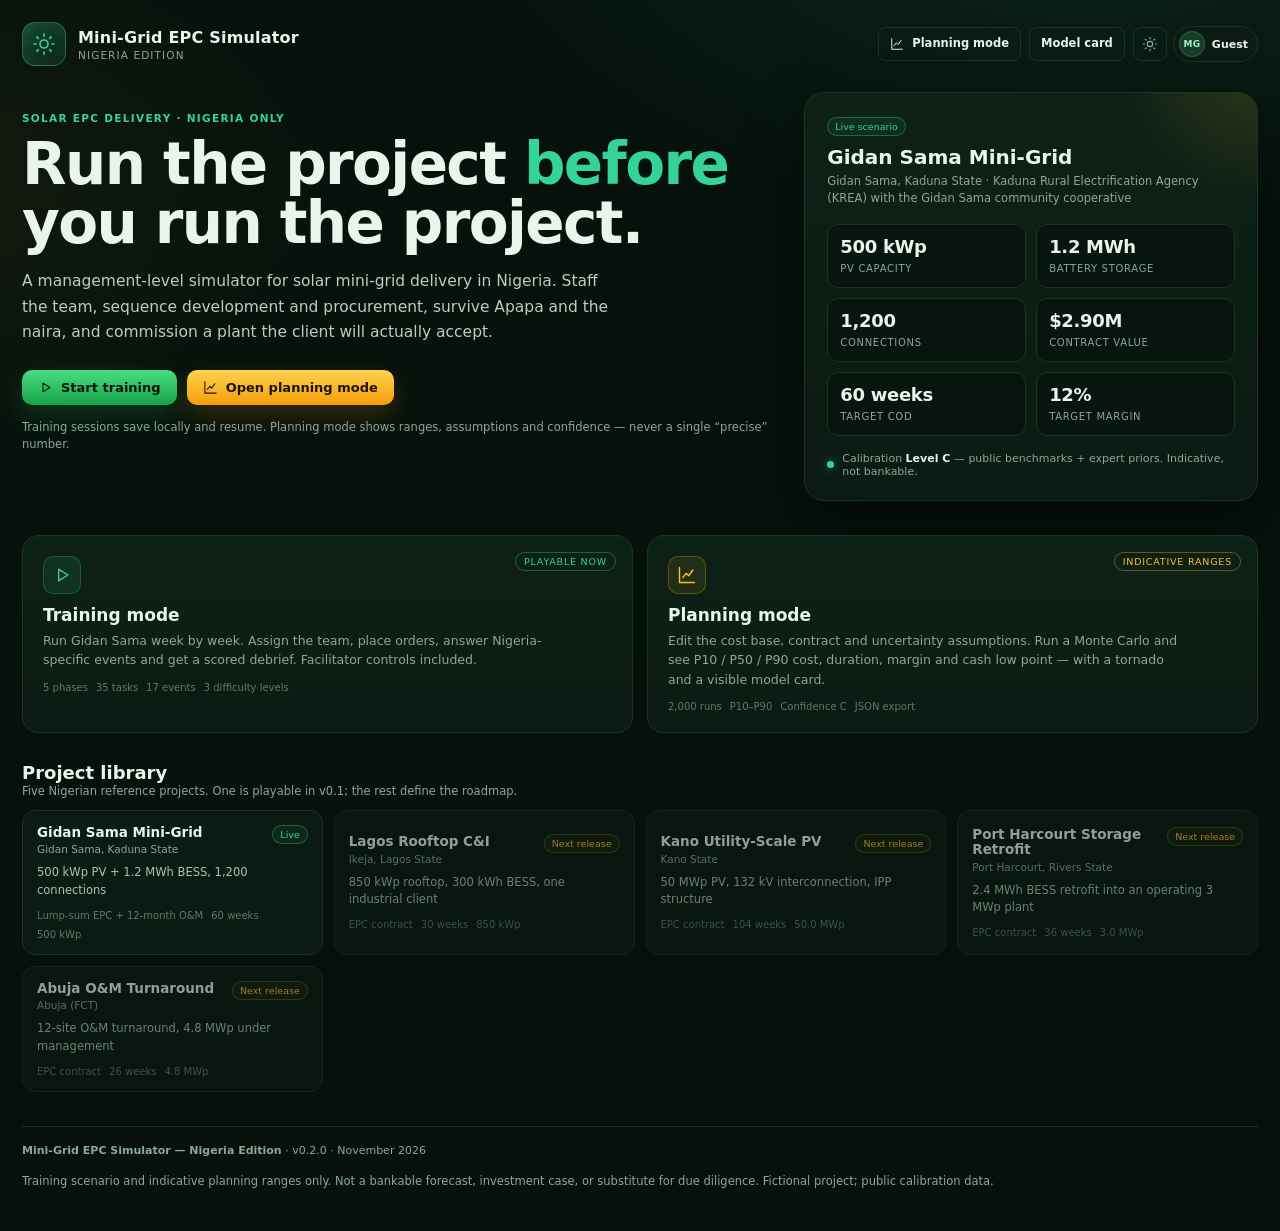
==== index.html @ a1a1bc31 "Mini-Grid EPC Simulator v0.2.0" ====
<!doctype html>
<html lang="en">
<head>
<meta charset="utf-8">
<meta name="viewport" content="width=device-width, initial-scale=1">
<title>Mini-Grid EPC Simulator — Nigeria Edition</title>
<meta name="description" content="Solar mini-grid EPC delivery simulator for Nigeria. Training, operations and planning modes.">
<meta name="theme-color" content="#06110c">
<script>
  /* Apply the stored theme before first paint so light mode does not flash dark. */
  (function () {
    try {
      var p = JSON.parse(localStorage.getItem("mg_epc_prefs_v1") || "{}");
      var choice = p.theme || "dark";
      var theme = choice === "system"
        ? (window.matchMedia && window.matchMedia("(prefers-color-scheme: light)").matches ? "light" : "dark")
        : choice;
      document.documentElement.setAttribute("data-theme", theme === "light" ? "light" : "dark");
      document.documentElement.setAttribute("data-theme-choice", choice);
    } catch (err) {
      document.documentElement.setAttribute("data-theme", "dark");
    }
  })();
</script>
<link rel="stylesheet" href="css/theme.css">
<link rel="stylesheet" href="css/app.css">
<link rel="stylesheet" href="css/game.css">
<link rel="stylesheet" href="css/planning.css">
<link rel="stylesheet" href="css/report.css">
</head>
<body>
<div id="app">
  <section id="screen-landing" class="screen"></section>
  <section id="screen-setup" class="screen hidden"></section>
  <section id="screen-game" class="screen hidden"></section>
  <section id="screen-planning" class="screen hidden"></section>
  <section id="screen-settings" class="screen hidden"></section>
</div>
<div id="modal-root"></div>
<div id="toast" class="toast hidden"></div>
<noscript><div style="padding:24px;font-family:system-ui">This simulator needs JavaScript enabled. It runs entirely in your browser and works offline.</div></noscript>

<script src="js/content.js"></script>
<script src="js/content-tasks.js"></script>
<script src="js/content-tasks-construction.js"></script>
<script src="js/content-events.js"></script>
<script src="js/content-data.js"></script>
<script src="js/content-nigeria.js"></script>
<script src="js/prefs.js"></script>
<script src="js/engine.js"></script>
<script src="js/engine-report.js"></script>
<script src="js/planning.js"></script>
<script src="js/export.js"></script>
<script src="js/ui.js"></script>
<script src="js/ui-game.js"></script>
<script src="js/ui-planning.js"></script>
<script src="js/ui-settings.js"></script>
<script src="js/main.js"></script>
</body>
</html>
---- css/theme.css ----
/* Colour tokens and light / dark themes. Loaded before the other stylesheets. */
:root{
  color-scheme:dark;
  --bg:#06110c;
  --bg-2:#08150f;
  --panel:#0b1a12;
  --panel-2:#0e2117;
  --surface:#0b1a12;
  --surface-2:#0e2117;
  --surface-3:#08140e;
  --surface-4:#0a1810;
  --surface-5:#0d1f16;
  --well:#06110c;
  --hover:#0c1d13;
  --hover-strong:#12291c;
  --line:#1a3325;
  --line-2:#234433;
  --line-soft:rgba(26,51,37,.58);
  --text:#e9f4ed;
  --text-soft:#b6cfc0;
  --text-2:#a9c4b3;
  --text-3:#cfe5d8;
  --muted:#8ba899;
  --dim:#5d7a6a;
  --green:#34d399;
  --green-deep:#10b981;
  --green-ink:#04140b;
  --amber:#fbbf24;
  --amber-deep:#f59e0b;
  --cyan:#38bdf8;
  --violet:#a78bfa;
  --red:#f87171;
  --radius:14px;
  --shadow:0 24px 60px rgba(0,0,0,.45);
  --body-glow-a:rgba(52,211,153,.10);
  --body-glow-b:rgba(251,191,36,.06);
  --topbar:rgba(6,17,12,.88);
  --rail-bg:linear-gradient(180deg,rgba(10,24,16,.72),rgba(6,17,12,.2));
  --rail-fade:rgba(7,18,12,.94);
  --rail-note:rgba(8,20,14,.55);
  --modal-head:rgba(10,23,16,.97);
  --backdrop:rgba(2,8,5,.74);
  --modal-grad-a:#0e2117;
  --modal-grad-b:#091610;
  --card-grad-a:rgba(15,34,24,.92);
  --card-grad-b:rgba(9,22,15,.94);
  --input:#08140e;
  --avatar-bg:#173d2a;
  --avatar-bg-2:#12291c;
  --avatar-text:#9ff0c6;
  --chart-bg:#06110c;
  --scroll-thumb:#234433;
}

[data-theme="light"]{
  color-scheme:light;
  --bg:#f5f8f3;
  --bg-2:#eef3ec;
  --panel:#ffffff;
  --panel-2:#fbfdf9;
  --surface:#ffffff;
  --surface-2:#f7faf5;
  --surface-3:#f2f7f0;
  --surface-4:#edf4eb;
  --surface-5:#e9f1e7;
  --well:#edf4eb;
  --hover:#eef6ec;
  --hover-strong:#e3efe3;
  --line:#dbe6db;
  --line-2:#c6d6c8;
  --line-soft:rgba(24,60,40,.11);
  --text:#10231a;
  --text-soft:#334d40;
  --text-2:#3f5a4b;
  --text-3:#284335;
  --muted:#5d7568;
  --dim:#667a6f;
  --green:#0d7f57;
  --green-deep:#0b6e4b;
  --green-ink:#ffffff;
  --amber:#a96a00;
  --amber-deep:#b77900;
  --cyan:#087ea4;
  --violet:#6d4bd1;
  --red:#c24141;
  --shadow:0 22px 55px rgba(20,49,35,.12);
  --body-glow-a:rgba(15,138,95,.08);
  --body-glow-b:rgba(185,122,0,.05);
  --topbar:rgba(250,252,248,.92);
  --rail-bg:linear-gradient(180deg,rgba(255,255,255,.86),rgba(247,250,244,.55));
  --rail-fade:rgba(245,248,243,.94);
  --rail-note:rgba(255,255,255,.68);
  --modal-head:rgba(255,255,255,.97);
  --backdrop:rgba(12,31,21,.34);
  --modal-grad-a:#ffffff;
  --modal-grad-b:#f8fbf6;
  --card-grad-a:#ffffff;
  --card-grad-b:#f8fbf6;
  --input:#f7faf5;
  --avatar-bg:#d9ede1;
  --avatar-bg-2:#e3f1e7;
  --avatar-text:#0f6b4a;
  --chart-bg:#e9f1e7;
  --scroll-thumb:#bfd2c3;
}

html{background:var(--bg)}
body{transition:background-color .22s ease,color .22s ease}
---- css/app.css ----
*{box-sizing:border-box}
html,body{margin:0;min-height:100%}
body{
  background:
    radial-gradient(1100px 600px at 85% -10%, var(--body-glow-a), transparent 60%),
    radial-gradient(900px 500px at -10% 15%, var(--body-glow-b), transparent 55%),
    var(--bg);
  color:var(--text);
  font-family:ui-sans-serif,system-ui,-apple-system,"Segoe UI",Roboto,sans-serif;
  font-variant-numeric:tabular-nums;
  -webkit-font-smoothing:antialiased;
}
button{font:inherit;color:inherit}
a{color:var(--green)}
.hidden{display:none !important}
.screen{max-width:1500px;margin:0 auto;padding:22px 22px 40px;min-height:100vh}
.muted{color:var(--muted)}
.dim{color:var(--dim)}
.mono{font-family:ui-monospace,SFMono-Regular,Consolas,monospace}
.center{text-align:center}

/* ---------- typography ---------- */
h1,h2,h3,h4{margin:0;line-height:1.15}
h1{font-size:30px;letter-spacing:-.4px}
h2{font-size:22px}
h3{font-size:14px}
p{line-height:1.6}
.kicker{font-size:10.5px;letter-spacing:1.3px;text-transform:uppercase;color:var(--green);font-weight:700;margin:0 0 8px}
.lede{font-size:14px;color:var(--text-soft);line-height:1.65}
.small{font-size:11.5px;color:var(--muted);line-height:1.5}

/* ---------- buttons ---------- */
.btn{
  display:inline-flex;align-items:center;justify-content:center;gap:8px;
  border:1px solid var(--line-2);background:var(--surface-2);color:var(--text);
  padding:10px 16px;border-radius:10px;cursor:pointer;font-size:13px;font-weight:600;
  transition:transform .12s,border-color .15s,background .15s;text-decoration:none;
}
.btn:hover{border-color:var(--green);background:var(--hover);transform:translateY(-1px)}
.btn:active{transform:translateY(0)}
.btn.primary{background:linear-gradient(180deg,#4ade80,#16a34a);color:#04140b;border:0;box-shadow:0 10px 28px rgba(34,197,94,.22)}
.btn.primary:hover{background:linear-gradient(180deg,#6ee7a0,#22c55e);box-shadow:0 14px 34px rgba(34,197,94,.3)}
[data-theme="light"] .btn.primary{background:linear-gradient(180deg,#35b47f,#0f8a5f);color:#fff;box-shadow:0 10px 24px rgba(15,138,95,.2)}
[data-theme="light"] .btn.primary:hover{background:linear-gradient(180deg,#43c68f,#0b7651)}
.btn.amber{background:linear-gradient(180deg,#fcd34d,#f59e0b);color:#1f1403;border:0;box-shadow:0 10px 26px rgba(245,158,11,.2)}
[data-theme="light"] .btn.amber{background:linear-gradient(180deg,#e7ac35,#b77900);color:#fff}
.btn.ghost{background:transparent;border-color:var(--line)}
.btn.small{padding:7px 11px;font-size:11.5px;border-radius:8px}
.btn:disabled{opacity:.4;cursor:not-allowed;transform:none;box-shadow:none}
.icon-btn{width:34px;height:34px;display:grid;place-items:center;border-radius:9px;border:1px solid var(--line);background:var(--surface);cursor:pointer;color:var(--muted);flex:none}
.icon-btn:hover{color:var(--text);border-color:var(--line-2);background:var(--hover)}

/* ---------- top nav ---------- */
.topbar{display:flex;align-items:center;justify-content:space-between;gap:16px;margin-bottom:22px;flex-wrap:wrap}
.brand{display:flex;align-items:center;gap:12px;min-width:0}
.logo{
  width:44px;height:44px;flex:none;border-radius:13px;display:grid;place-items:center;
  background:linear-gradient(145deg,rgba(52,211,153,.26),rgba(16,185,129,.03));
  border:1px solid rgba(52,211,153,.4);color:var(--green);
  box-shadow:0 0 26px rgba(52,211,153,.12) inset;
}
[data-theme="light"] .logo{background:linear-gradient(145deg,rgba(15,138,95,.14),rgba(15,138,95,.02));border-color:rgba(15,138,95,.3);box-shadow:none}
.brand-name{font-size:16px;font-weight:750;letter-spacing:.2px}
.brand-sub{font-size:10.5px;color:var(--muted);letter-spacing:1.1px;text-transform:uppercase;margin-top:2px}
.nav-actions{display:flex;gap:8px;align-items:center;flex-wrap:wrap}
.top-utility{display:flex;align-items:center;gap:6px}
.account-btn{
  display:inline-flex;align-items:center;gap:7px;border:1px solid var(--line);background:var(--surface);
  color:var(--text);padding:4px 9px 4px 5px;border-radius:999px;cursor:pointer;font-size:11px;font-weight:650;
}
.account-btn:hover{border-color:var(--line-2);background:var(--hover)}
.avatar-initials{
  width:26px;height:26px;border-radius:50%;display:grid;place-items:center;flex:none;
  background:var(--avatar-bg);color:var(--avatar-text);border:1px solid rgba(52,211,153,.24);
  font-size:9px;font-weight:800;letter-spacing:.2px;
}
.theme-btn{width:34px;height:34px;display:grid;place-items:center;border-radius:9px;border:1px solid var(--line);background:transparent;color:var(--muted);cursor:pointer;flex:none}
.theme-btn:hover{color:var(--text);border-color:var(--line-2);background:var(--hover)}

/* ---------- landing ---------- */
.hero{display:grid;grid-template-columns:1.25fr .75fr;gap:26px;align-items:stretch;margin:26px 0 34px}
.hero-copy{padding:18px 0}
.hero h1{font-size:clamp(34px,4.6vw,58px);letter-spacing:-1.6px;line-height:1.02;margin:8px 0 16px}
.hero h1 em{font-style:normal;color:var(--green)}
.hero .lede{max-width:600px;font-size:15.5px}
.hero-actions{display:flex;gap:10px;flex-wrap:wrap;margin-top:24px}
.hero-panel{
  background:linear-gradient(180deg,var(--panel-2),var(--panel));border:1px solid var(--line);
  border-radius:20px;padding:22px;display:flex;flex-direction:column;justify-content:space-between;gap:16px;
  box-shadow:var(--shadow);position:relative;overflow:hidden;
}
.hero-panel::before{
  content:"";position:absolute;inset:-40% -30% auto auto;width:280px;height:280px;border-radius:50%;
  background:radial-gradient(circle,rgba(251,191,36,.13),transparent 65%);
}
[data-theme="light"] .hero-panel::before{background:radial-gradient(circle,rgba(185,122,0,.09),transparent 65%)}
.mini-facts{display:grid;grid-template-columns:1fr 1fr;gap:10px;position:relative}
.fact{background:var(--surface-3);border:1px solid var(--line);border-radius:11px;padding:11px 12px}
.fact b{display:block;font-size:18px;letter-spacing:-.3px}
.fact span{font-size:10px;color:var(--muted);text-transform:uppercase;letter-spacing:.7px}
.model-strip{display:flex;align-items:center;gap:8px;font-size:11px;color:var(--muted);position:relative}
.dot{width:7px;height:7px;border-radius:50%;background:var(--green);box-shadow:0 0 10px rgba(52,211,153,.6);flex:none}
.dot.amber{background:var(--amber);box-shadow:0 0 10px rgba(251,191,36,.5)}

.modes{display:grid;grid-template-columns:1fr 1fr;gap:14px;margin-bottom:30px}
.mode-card{
  background:linear-gradient(180deg,var(--panel-2),var(--panel));border:1px solid var(--line);
  border-radius:16px;padding:20px;cursor:pointer;transition:.16s;position:relative;overflow:hidden;text-align:left;
}
.mode-card:hover{border-color:var(--green);transform:translateY(-2px);box-shadow:var(--shadow)}
.mode-card h3{font-size:17px;margin:0 0 6px}
.mode-card p{margin:0;font-size:12.5px;color:var(--muted);line-height:1.55;max-width:520px}
.mode-card .tag{position:absolute;top:16px;right:16px;font-size:9.5px;letter-spacing:.8px;text-transform:uppercase;color:var(--green);border:1px solid rgba(52,211,153,.35);border-radius:999px;padding:3px 8px}
.mode-card .tag.amber{color:var(--amber);border-color:rgba(251,191,36,.35)}
.mode-icon{width:38px;height:38px;border-radius:10px;display:grid;place-items:center;margin-bottom:12px;background:rgba(52,211,153,.1);border:1px solid rgba(52,211,153,.25);color:var(--green)}
.mode-card.planning .mode-icon{background:rgba(251,191,36,.09);border-color:rgba(251,191,36,.25);color:var(--amber)}

.section-head{display:flex;justify-content:space-between;align-items:end;gap:12px;margin:0 0 12px}
.section-head h2{font-size:18px}
.section-head .muted{font-size:11.5px}
.sc-meta{display:flex;gap:8px;flex-wrap:wrap;font-size:10px;color:var(--dim)}
.scenario-grid{display:grid;grid-template-columns:repeat(auto-fill,minmax(250px,1fr));gap:11px}
.scenario-card{
  background:var(--panel);border:1px solid var(--line);border-radius:13px;padding:14px;
  cursor:pointer;transition:.15s;text-align:left;position:relative;
}
.scenario-card:hover{border-color:var(--line-2);transform:translateY(-1px)}
.scenario-card .sc-top{display:flex;justify-content:space-between;gap:8px;align-items:start}
.scenario-card h4{font-size:13.5px;margin:0}
.scenario-card .loc{font-size:10.5px;color:var(--muted);margin-top:3px}
.scenario-card .sc-desc{font-size:11.5px;color:var(--text-2);line-height:1.5;margin:9px 0 11px;min-height:34px}
.scenario-card .sc-meta{display:flex;gap:8px;flex-wrap:wrap;font-size:10px;color:var(--dim)}
.pill{font-size:9.5px;padding:3px 7px;border-radius:999px;border:1px solid var(--line-2);color:var(--muted);white-space:nowrap}
.pill.live{color:var(--green);border-color:rgba(52,211,153,.35);background:rgba(52,211,153,.07)}
.pill.next{color:var(--amber);border-color:rgba(251,191,36,.25);background:rgba(251,191,36,.05)}
.scenario-card.locked{opacity:.62;cursor:not-allowed}
.scenario-card.locked:hover{transform:none;border-color:var(--line)}
.resume-card{
  margin-top:16px;display:flex;align-items:center;justify-content:space-between;gap:12px;
  background:linear-gradient(90deg,rgba(52,211,153,.08),rgba(52,211,153,.02));
  border:1px solid rgba(52,211,153,.22);border-radius:12px;padding:12px 14px;font-size:12px;flex-wrap:wrap;
}
.resume-actions{display:flex;gap:8px;flex-wrap:wrap}

/* ---------- setup ---------- */
.setup-wrap{max-width:980px;margin:20px auto}
.setup-card{background:linear-gradient(180deg,var(--panel-2),var(--panel));border:1px solid var(--line);border-radius:18px;padding:24px;box-shadow:var(--shadow)}
.setup-grid{display:grid;grid-template-columns:1.05fr .95fr;gap:22px;margin:18px 0}
.field{margin-bottom:13px}
.field label{display:block;font-size:11px;text-transform:uppercase;letter-spacing:.7px;color:var(--muted);margin-bottom:6px}
.field input,.field select{
  width:100%;background:var(--input);border:1px solid var(--line);border-radius:9px;color:var(--text);
  padding:10px 12px;font-size:13px;outline:none;
}
.field input:focus,.field select:focus{border-color:var(--green);box-shadow:0 0 0 3px rgba(52,211,153,.1)}
.field .hint{font-size:10.5px;color:var(--dim);margin-top:5px;line-height:1.4}
.seg{display:grid;grid-template-columns:repeat(3,1fr);gap:6px}
.seg button{background:var(--surface-3);border:1px solid var(--line);border-radius:8px;padding:9px 6px;font-size:12px;color:var(--muted);cursor:pointer}
.seg button.on{border-color:var(--green);color:var(--green);background:rgba(52,211,153,.08)}
.checkline{display:flex;align-items:center;gap:9px;font-size:12.5px;color:var(--text-soft);margin:10px 0}
.checkline input{accent-color:var(--green)}
.brief-box{background:var(--surface-3);border:1px solid var(--line);border-radius:12px;padding:14px;margin-bottom:14px}
.brief-box h4{font-size:12px;text-transform:uppercase;letter-spacing:.7px;color:var(--muted);margin-bottom:8px}
.brief-box ul{margin:0;padding-left:16px;color:var(--text-2);font-size:12px;line-height:1.65}
.brief-box li{margin-bottom:3px}
.team-grid{display:grid;grid-template-columns:1fr 1fr;gap:5px}
.team-chip{display:flex;gap:7px;align-items:center;background:var(--surface);border:1px solid var(--line);border-radius:8px;padding:6px 7px;min-width:0}
.team-chip .avatar{width:24px;height:24px;border-radius:7px;background:var(--avatar-bg-2);color:var(--avatar-text);display:inline-flex;align-items:center;justify-content:center;font-size:8px;font-weight:700;border:1px solid rgba(52,211,153,.18);flex:none}
.team-chip b{display:block;font-size:9.5px;white-space:nowrap;overflow:hidden;text-overflow:ellipsis}
.team-chip span span{display:block;font-size:8px;color:var(--dim);white-space:nowrap;overflow:hidden;text-overflow:ellipsis}

/* Nigeria operating conditions */
.conditions-card{margin-bottom:14px;background:linear-gradient(180deg,rgba(52,211,153,.045),transparent),var(--surface-3);border:1px solid var(--line);border-radius:12px;padding:14px}
.conditions-head{display:flex;justify-content:space-between;gap:12px;align-items:flex-start;margin-bottom:10px;flex-wrap:wrap}
.conditions-head h4{font-size:11px;text-transform:uppercase;letter-spacing:.75px;color:var(--text-3)}
.conditions-head p{margin:3px 0 0;font-size:10px;color:var(--dim);line-height:1.45;max-width:560px}
.preset-row{display:flex;gap:5px;flex-wrap:wrap}
.preset-btn{font-size:9.5px;border:1px solid var(--line);background:var(--surface);color:var(--muted);border-radius:999px;padding:4px 9px;cursor:pointer}
.preset-btn.on{border-color:rgba(52,211,153,.4);color:var(--green);background:rgba(52,211,153,.07)}
.condition-grid{display:grid;grid-template-columns:1fr 1fr;gap:8px}
.condition-field{min-width:0}
.condition-field label{display:block;font-size:8.5px;text-transform:uppercase;letter-spacing:.6px;color:var(--dim);margin-bottom:4px}
.condition-field select{width:100%;background:var(--input);border:1px solid var(--line);border-radius:7px;color:var(--text);padding:6px 8px;font-size:10.5px;outline:none}
.condition-field .condition-note{font-size:8.5px;color:var(--dim);line-height:1.35;margin-top:3px;min-height:22px}
.condition-impact{display:flex;gap:8px;flex-wrap:wrap;margin-top:9px;padding-top:9px;border-top:1px solid var(--line)}
.condition-impact span{font-size:8.5px;color:var(--muted);border:1px solid var(--line);border-radius:999px;padding:3px 7px;background:var(--surface)}

/* ---------- settings & account ---------- */
.settings-wrap{max-width:1180px;margin:0 auto}
.settings-head{margin:2px 0 18px}
.settings-head h1{font-size:clamp(28px,3.4vw,40px);letter-spacing:-1.1px;margin:3px 0 7px}
.settings-head .lede{max-width:760px}
.settings-grid{display:grid;grid-template-columns:220px minmax(0,1fr);gap:14px;align-items:start}
.settings-side{position:sticky;top:16px}
.settings-tabs{display:flex;flex-direction:column;gap:3px;background:var(--panel);border:1px solid var(--line);border-radius:13px;padding:7px}
.settings-tab{display:flex;align-items:center;gap:8px;text-align:left;border:0;background:transparent;color:var(--muted);font-size:12px;font-weight:600;padding:9px 10px;border-radius:8px;cursor:pointer}
.settings-tab:hover{background:var(--hover);color:var(--text)}
.settings-tab.on{background:rgba(52,211,153,.08);color:var(--green);box-shadow:inset 2px 0 0 var(--green)}
.settings-side-note{margin-top:10px;padding:11px;border:1px dashed var(--line-2);border-radius:10px;font-size:9.5px;color:var(--dim);line-height:1.5}
.settings-pane{background:linear-gradient(180deg,var(--panel-2),var(--panel));border:1px solid var(--line);border-radius:14px;padding:20px;min-width:0}
.settings-pane-head{margin-bottom:14px;padding-bottom:12px;border-bottom:1px solid var(--line)}
.settings-pane-head h2{font-size:19px;letter-spacing:-.25px}
.settings-pane-head p{margin:4px 0 0;font-size:11px;color:var(--muted);line-height:1.5}
.profile-hero{display:flex;gap:14px;align-items:center;margin-bottom:16px;padding:14px;background:var(--surface-3);border:1px solid var(--line);border-radius:12px}
.profile-avatar{width:58px;height:58px;border-radius:16px;display:grid;place-items:center;background:var(--avatar-bg);color:var(--avatar-text);font-size:20px;font-weight:850;border:1px solid rgba(52,211,153,.25);flex:none;letter-spacing:-.5px}
.profile-hero h3{font-size:17px}
.profile-hero p{margin:3px 0 0;font-size:11px;color:var(--muted)}
.profile-hero .pill{margin-left:auto}
.settings-form{display:grid;grid-template-columns:1fr 1fr;gap:10px 12px}
.settings-form .field{margin:0}
.settings-form .field.full{grid-column:1 / -1}
.settings-actions{display:flex;gap:7px;flex-wrap:wrap;margin-top:14px}
.setting-section{border-top:1px solid var(--line);padding:16px 0}
.setting-section:first-of-type{border-top:0;padding-top:0}
.setting-section h3{font-size:12px;text-transform:uppercase;letter-spacing:.65px;color:var(--text-3);margin-bottom:4px}
.setting-section>p{margin:0 0 10px;font-size:10.5px;color:var(--muted);line-height:1.5}
.theme-options{display:grid;grid-template-columns:repeat(3,1fr);gap:7px}
.theme-option{border:1px solid var(--line);background:var(--surface-3);border-radius:10px;padding:8px;cursor:pointer;text-align:left}
.theme-option:hover{border-color:var(--line-2)}
.theme-option.on{border-color:var(--green);box-shadow:0 0 0 2px rgba(52,211,153,.09)}
.theme-swatch{height:54px;border-radius:7px;border:1px solid var(--line);margin-bottom:7px;overflow:hidden;display:flex;flex-direction:column;gap:3px;padding:6px}
.theme-swatch.dark{background:#07130d}
.theme-swatch.light{background:#f7faf5}
.theme-swatch.system{background:linear-gradient(115deg,#07130d 50%,#f7faf5 50%)}
.theme-swatch i{display:block;height:5px;border-radius:2px;background:rgba(52,211,153,.5);width:62%}
.theme-swatch i:nth-child(2){width:84%;background:rgba(139,168,153,.35)}
.theme-swatch i:nth-child(3){width:44%;background:rgba(251,191,36,.45)}
.theme-swatch.light i{background:rgba(15,138,95,.55)}
.theme-swatch.light i:nth-child(2){background:rgba(93,117,104,.28)}
.theme-option b{display:block;font-size:10.5px}
.theme-option span{display:block;font-size:8.5px;color:var(--dim);margin-top:2px;line-height:1.3}
.toggle-row{display:flex;align-items:center;justify-content:space-between;gap:14px;padding:9px 0;border-bottom:1px solid var(--line-soft)}
.toggle-row:last-child{border-bottom:0}
.toggle-copy b{display:block;font-size:11.5px}
.toggle-copy span{display:block;font-size:9.5px;color:var(--muted);line-height:1.4;margin-top:2px;max-width:560px}
.switch{position:relative;width:38px;height:22px;flex:none;border-radius:999px;border:1px solid var(--line-2);background:var(--surface-4);cursor:pointer;padding:0}
.switch::after{content:"";position:absolute;top:2px;left:2px;width:16px;height:16px;border-radius:50%;background:var(--muted);transition:transform .16s,background .16s}
.switch[aria-checked="true"]{background:rgba(52,211,153,.2);border-color:rgba(52,211,153,.45)}
.switch[aria-checked="true"]::after{transform:translateX(16px);background:var(--green)}
.prefs-grid{display:grid;grid-template-columns:1fr 1fr;gap:10px}
.data-row{display:flex;justify-content:space-between;gap:12px;align-items:center;padding:9px 0;border-bottom:1px solid var(--line-soft);flex-wrap:wrap}
.data-row:last-child{border-bottom:0}
.data-row b{display:block;font-size:11.5px}
.data-row span{display:block;font-size:9.5px;color:var(--muted);line-height:1.4;margin-top:2px}
.data-row .mono{font-size:10px;color:var(--dim);white-space:nowrap}
.settings-note{display:flex;gap:8px;background:rgba(52,211,153,.045);border:1px solid rgba(52,211,153,.18);border-radius:9px;padding:9px 10px;font-size:10px;color:var(--muted);line-height:1.5;margin-top:12px}
.settings-note.amber{background:rgba(251,191,36,.05);border-color:rgba(251,191,36,.2)}
.settings-note b{color:var(--text)}
.session-mini{display:flex;gap:12px;align-items:center;justify-content:space-between;background:var(--surface-3);border:1px solid var(--line);border-radius:10px;padding:11px;flex-wrap:wrap}
.session-mini .session-copy b{display:block;font-size:11.5px}
.session-mini .session-copy span{display:block;font-size:9.5px;color:var(--muted);margin-top:2px}

/* ---------- footer / misc ---------- */
.page-foot{margin-top:34px;border-top:1px solid var(--line);padding-top:16px;display:flex;justify-content:space-between;gap:14px;flex-wrap:wrap;font-size:11px;color:var(--muted);line-height:1.5}
.boot-error{max-width:900px;margin:40px auto;padding:22px;border:1px solid var(--red);background:var(--surface);border-radius:12px}
.boot-error pre{white-space:pre-wrap;font-size:11px;color:var(--red)}

@media (max-width:900px){
  .setup-grid{grid-template-columns:1fr}
  .hero{grid-template-columns:1fr}
  .modes{grid-template-columns:1fr}
  .settings-grid{grid-template-columns:1fr}
  .settings-side{position:static}
  .settings-tabs{flex-direction:row;overflow-x:auto;scrollbar-width:none}
  .settings-tabs::-webkit-scrollbar{display:none}
  .settings-tab{flex:none}
  .settings-tab.on{box-shadow:inset 0 -2px 0 var(--green)}
  .settings-side-note{display:none}
}
@media (max-width:640px){
  .screen{padding:16px 12px 32px}
  .topbar{gap:10px;margin-bottom:18px}
  .nav-actions{gap:5px}
  .brand-name{font-size:14px}
  .brand-sub{font-size:9px}
  .logo{width:38px;height:38px;border-radius:11px}
  .hero{margin:18px 0 24px;gap:18px}
  .hero h1{font-size:clamp(30px,9vw,42px)}
  .hero-panel{padding:16px}
  .mini-facts{gap:7px}
  .fact{padding:9px 10px}
  .fact b{font-size:16px}
  .setup-card{padding:16px}
  .condition-grid,.settings-form,.prefs-grid{grid-template-columns:1fr}
  .theme-options{grid-template-columns:1fr 1fr}
  .team-grid{grid-template-columns:1fr}
  .settings-pane{padding:15px}
  .profile-hero{align-items:flex-start}
  .profile-hero .pill{margin-left:0}
  .settings-form .field.full{grid-column:auto}
  .account-btn .account-name{display:none}
  .btn.small{padding:7px 9px}
}
@media (max-width:420px){
  .top-utility .theme-btn{width:30px;height:30px}
  .nav-actions .btn.ghost.small{font-size:10px;padding:6px 8px}
  .hero-actions .btn{width:100%}
  .theme-options{grid-template-columns:1fr}
}
@media (prefers-reduced-motion:reduce){
  *,*::before,*::after{transition:none!important;animation:none!important;scroll-behavior:auto!important}
}
---- css/game.css ----
/* App shell, dashboard, delivery board and shared game components. */

/* ---------- base utilities ---------- */
.ico{flex:none;vertical-align:-2px}
.good{color:var(--green)!important}
.bad{color:var(--red)!important}
.bar{height:4px;background:var(--well);border-radius:999px;overflow:hidden}
.bar i{display:block;height:100%;border-radius:999px;transition:width .3s}
.phase-dot{width:6px;height:6px;border-radius:50%;background:var(--phase);flex:none;box-shadow:0 0 8px color-mix(in srgb,var(--phase) 60%,transparent)}
.spark{width:100%;height:100%;display:block}
.spark-empty{font-size:9px;color:var(--dim);padding-top:6px}
.hidden{display:none!important}

.avatar{width:26px;height:26px;border-radius:8px;background:var(--hover-strong);color:var(--avatar-text);display:inline-flex;align-items:center;justify-content:center;font-size:9px;font-weight:700;border:1px solid rgba(52,211,153,.18);flex:none}
.mini-avatar{width:22px;height:22px;border-radius:50%;background:var(--avatar-bg);color:var(--avatar-text);display:inline-flex;align-items:center;justify-content:center;font-size:8px;font-weight:700;border:1px solid rgba(52,211,153,.2);flex:none}
.unstaffed{font-size:10px;color:var(--dim)}
.dep-note{font-size:9.5px;color:var(--amber);margin-left:4px}
.meter{margin-bottom:8px}
.meter:last-child{margin-bottom:0}
.meter-top{display:flex;justify-content:space-between;font-size:9.5px;color:var(--muted);margin-bottom:3px}
.meter-top b{color:var(--text);font-size:10px}
.week-tag{font-size:8px;color:var(--dim);flex:none;padding-top:1px;font-family:ui-monospace,Consolas,monospace;min-width:20px}

/* legacy panels (setup, planning, report) */
.page-foot{margin-top:34px;border-top:1px solid var(--line);padding-top:16px;display:flex;justify-content:space-between;gap:14px;flex-wrap:wrap;font-size:11px;color:var(--muted);line-height:1.5}
.resume-actions{display:flex;gap:8px;flex-wrap:wrap}
.panel{background:linear-gradient(180deg,var(--panel-2),var(--panel));border:1px solid var(--line);border-radius:12px;padding:12px}
.panel-head{display:flex;justify-content:space-between;align-items:center;gap:8px;margin-bottom:8px}
.panel-head h3{font-size:10.5px;text-transform:uppercase;letter-spacing:.75px;color:var(--text-3);font-weight:700}
.panel-head .small{font-size:9.5px}
.team-grid{display:grid;grid-template-columns:1fr 1fr;gap:6px;max-height:232px;overflow:auto}
.team-chip{display:flex;gap:7px;align-items:center;background:var(--surface-3);border:1px solid var(--line);border-radius:8px;padding:6px 7px;min-width:0}
.team-chip .avatar{width:22px;height:22px;font-size:8px;border-radius:7px}
.team-chip b{display:block;font-size:10px;font-weight:600;white-space:nowrap;overflow:hidden;text-overflow:ellipsis}
.team-chip span{display:block;font-size:8.5px;color:var(--dim);white-space:nowrap;overflow:hidden;text-overflow:ellipsis}

/* legacy KPI tiles used by the final report */
.kpi-strip{display:grid;grid-template-columns:repeat(5,minmax(0,1fr));gap:8px;margin-bottom:13px}
.kpi{background:linear-gradient(180deg,var(--panel-2),var(--panel));border:1px solid var(--line);border-radius:11px;padding:10px 12px;min-width:0}
.kpi>span{font-size:9px;text-transform:uppercase;letter-spacing:.75px;color:var(--muted);display:block}
.kpi>b{display:block;font-size:21px;letter-spacing:-.5px;margin:3px 0 1px;line-height:1.1}
.kpi>b small{font-size:11px;color:var(--dim);font-weight:500}
.kpi-sub{font-size:9.5px;color:var(--dim);white-space:nowrap;overflow:hidden;text-overflow:ellipsis}

/* status pills */
.status-tag{font-size:8.5px;padding:2px 6px;border-radius:999px;border:1px solid var(--line-2);color:var(--muted);white-space:nowrap;text-transform:uppercase;letter-spacing:.35px;font-weight:600}
.status-tag.active{color:var(--amber);border-color:rgba(251,191,36,.32);background:rgba(251,191,36,.06)}
.status-tag.ready{color:var(--green);border-color:rgba(52,211,153,.3);background:rgba(52,211,153,.05)}
.status-tag.done{color:var(--dim);border-color:var(--line)}
.status-tag.locked{color:var(--dim)}
.status-tag.pending{color:var(--dim)}
.status-tag.certified{color:var(--cyan);border-color:rgba(56,189,248,.3)}
.status-tag.due{color:var(--amber);border-color:rgba(251,191,36,.3)}
.status-tag.paid{color:var(--green);border-color:rgba(52,211,153,.3)}

/* =================================================================
   APP SHELL
   ================================================================= */
#screen-game.app-screen{padding:0;max-width:none}
.app-shell{--app-top-h:66px;min-height:100vh;background:linear-gradient(180deg,var(--body-glow-a),transparent 300px)}
.app-shell button:focus-visible,.app-shell [role="button"]:focus-visible{outline:2px solid var(--green);outline-offset:2px}

/* ---------- top app bar ---------- */
.app-top{
  position:sticky;top:0;z-index:45;height:var(--app-top-h);
  display:grid;grid-template-columns:220px minmax(0,1fr) auto;align-items:center;gap:18px;
  padding:0 20px;border-bottom:1px solid var(--line);
  background:var(--topbar);backdrop-filter:blur(16px);
}
.app-brand{display:flex;align-items:center;gap:10px;min-width:0;cursor:pointer;border-radius:9px}
.app-brand .logo{width:38px;height:38px;border-radius:11px}
.app-brand-copy{min-width:0}
.app-brand-copy b{display:block;font-size:14px;line-height:1.15;letter-spacing:-.2px;white-space:nowrap}
.app-brand-copy span{display:block;font-size:8.5px;color:var(--muted);text-transform:uppercase;letter-spacing:1.3px;margin-top:2px}
.app-project{display:flex;align-items:baseline;gap:8px;min-width:0;flex-wrap:wrap}
.app-project-label{font-size:8px;text-transform:uppercase;letter-spacing:1px;color:var(--dim);white-space:nowrap}
.app-project>b{font-size:12.5px;font-weight:650;white-space:nowrap;overflow:hidden;text-overflow:ellipsis;max-width:260px}
.app-project-meta{display:flex;align-items:baseline;gap:5px;font-size:10px;color:var(--muted);white-space:nowrap}
.app-project-meta b{font-size:10px;color:var(--text);font-weight:600}
.dot-sep{color:var(--dim)}
.app-tools{display:flex;align-items:center;justify-content:flex-end;gap:6px}
.app-tools .btn{height:32px;padding:0 10px;font-size:11px;border-radius:8px}
.app-tools .btn.icon-only{width:32px;padding:0}
.btn.lg{padding:11px 18px;font-size:13px;border-radius:11px}

/* ---------- shell layout ---------- */
.shell-body{display:grid;grid-template-columns:220px minmax(0,1fr);align-items:start}
.rail{
  position:sticky;top:var(--app-top-h);align-self:start;
  height:calc(100vh - var(--app-top-h));display:flex;flex-direction:column;justify-content:space-between;gap:16px;
  padding:18px 12px 20px;border-right:1px solid var(--line);
  background:var(--rail-bg);
  overflow:auto;
}
.rail-nav{display:flex;flex-direction:column;gap:3px}
.rail-group{font-size:8px;text-transform:uppercase;letter-spacing:1.15px;color:var(--dim);padding:12px 10px 5px;font-weight:700}
.rail-group:first-child{padding-top:2px}
.rail-link{
  position:relative;display:flex;align-items:center;gap:10px;width:100%;
  padding:9px 10px;border:1px solid transparent;border-radius:9px;background:none;
  color:var(--muted);font-size:12px;text-align:left;cursor:pointer;transition:background .14s,color .14s,border-color .14s;
}
.rail-link:hover{color:var(--text);background:var(--hover)}
.rail-link.active{
  color:var(--text);border-color:rgba(52,211,153,.2);
  background:linear-gradient(90deg,rgba(52,211,153,.14),rgba(52,211,153,.025));
}
.rail-link.active::before{
  content:"";position:absolute;left:-12px;top:9px;bottom:9px;width:3px;border-radius:0 3px 3px 0;
  background:var(--green);box-shadow:0 0 12px rgba(52,211,153,.55);
}
.rail-ico{width:22px;height:22px;display:grid;place-items:center;flex:none;color:inherit;opacity:.92}
.rail-link.active .rail-ico{color:var(--green)}
.rail-label{flex:1;font-weight:600;white-space:nowrap}
.rail-badge{min-width:18px;height:18px;padding:0 5px;display:grid;place-items:center;border-radius:999px;border:1px solid;font-size:8.5px;font-weight:750;line-height:1}
.rail-badge.tone-green{color:var(--green);border-color:rgba(52,211,153,.32);background:rgba(52,211,153,.09)}
.rail-badge.tone-violet{color:var(--violet);border-color:rgba(167,139,250,.32);background:rgba(167,139,250,.09)}
.rail-badge.tone-amber{color:var(--amber);border-color:rgba(251,191,36,.32);background:rgba(251,191,36,.09)}
.rail-badge.tone-red{color:var(--red);border-color:rgba(248,113,113,.35);background:rgba(248,113,113,.1)}
.rail-note{display:flex;flex-direction:column;gap:3px;padding:11px 12px;border:1px dashed var(--line-2);border-radius:10px;font-size:9px;color:var(--dim);line-height:1.45;background:var(--rail-note)}
.rail-note-dot{width:6px;height:6px;border-radius:50%;background:var(--amber);box-shadow:0 0 10px rgba(251,191,36,.45);margin-bottom:3px}
.rail-note b{font-size:10px;color:var(--amber);font-weight:700;letter-spacing:.2px}

/* ---------- workspace ---------- */
.workspace{min-width:0;width:100%;max-width:1300px;margin:0 auto;padding:26px 28px 44px}
.work-head{display:flex;justify-content:space-between;align-items:flex-end;gap:18px;flex-wrap:wrap;margin:2px 0 15px}
.work-copy{min-width:0;flex:1}
.work-copy .eyebrow{color:var(--muted);letter-spacing:1.25px}
.work-copy h1{font-size:clamp(24px,2.4vw,32px);letter-spacing:-.9px;margin:3px 0 6px}
.work-sub{margin:0;max-width:720px;font-size:12.5px;color:var(--muted);line-height:1.55}
.work-actions{display:flex;align-items:center;justify-content:flex-end;gap:7px;flex-wrap:wrap}
.schedule-chip{font-size:9.5px;font-weight:700;letter-spacing:.2px;padding:6px 10px;border-radius:999px;border:1px solid;white-space:nowrap}
.schedule-chip.on{color:var(--green);border-color:rgba(52,211,153,.3);background:rgba(52,211,153,.06)}
.schedule-chip.late{color:var(--red);border-color:rgba(248,113,113,.32);background:rgba(248,113,113,.06)}
.workspace-body{min-width:0}
.workspace-foot{display:flex;justify-content:space-between;gap:12px;flex-wrap:wrap;border-top:1px solid var(--line);margin-top:22px;padding-top:12px;font-size:9px;color:var(--dim)}

/* ---------- status banners ---------- */
.status-banner{display:flex;align-items:center;gap:12px;padding:11px 14px;border-radius:11px;margin-bottom:14px;border:1px solid;flex-wrap:wrap}
.status-banner.amber{border-color:rgba(251,191,36,.3);background:linear-gradient(90deg,rgba(251,191,36,.1),rgba(251,191,36,.02))}
.status-banner.blue{border-color:rgba(56,189,248,.28);background:linear-gradient(90deg,rgba(56,189,248,.09),rgba(56,189,248,.02))}
.status-banner-ico{width:34px;height:34px;border-radius:9px;display:grid;place-items:center;flex:none;background:rgba(251,191,36,.12);color:var(--amber)}
.status-banner.blue .status-banner-ico{background:rgba(56,189,248,.12);color:var(--cyan)}
.status-banner-copy{flex:1;min-width:200px}
.status-banner-copy b{display:block;font-size:12px}
.status-banner-copy span{display:block;font-size:10.5px;color:var(--muted);line-height:1.4;margin-top:2px}

/* ---------- shared cards ---------- */
.card{background:linear-gradient(180deg,var(--card-grad-a),var(--card-grad-b));border:1px solid var(--line);border-radius:14px;padding:16px;min-width:0}
.card-head{display:flex;justify-content:space-between;align-items:flex-start;gap:10px;margin-bottom:11px}
.card-head h2{font-size:14.5px;letter-spacing:-.2px;line-height:1.25}
.card-sub{font-size:10.5px;color:var(--dim);margin:4px 0 0;line-height:1.4}
.card-note{font-size:10px;color:var(--dim);margin:10px 0 0;line-height:1.45}
.eyebrow{font-size:9px;text-transform:uppercase;letter-spacing:1.1px;color:var(--green);font-weight:750;margin:0 0 4px;line-height:1.3}
.count-pill{display:inline-flex;align-items:center;justify-content:center;font-size:9px;font-weight:700;letter-spacing:.2px;color:var(--text-3);background:var(--surface-2);border:1px solid var(--line-2);border-radius:999px;padding:4px 8px;white-space:nowrap}
.link-btn{display:inline-flex;align-items:center;gap:4px;background:none;border:0;padding:3px 2px;color:var(--green);font-size:10px;font-weight:650;cursor:pointer;white-space:nowrap}
.link-btn:hover{color:var(--green)}
.empty-state{display:flex;gap:8px;align-items:flex-start;border:1px dashed var(--line-2);border-radius:10px;padding:12px;font-size:10.5px;color:var(--dim);line-height:1.5;background:var(--surface-3)}
.empty-state svg{flex:none;color:var(--muted);margin-top:1px}
.empty-state.green{border-color:rgba(52,211,153,.25);background:rgba(52,211,153,.04);color:var(--text-2)}
.empty-state.green svg{color:var(--green)}
.info-strip{display:flex;gap:8px;align-items:flex-start;font-size:10px;color:var(--dim);line-height:1.45;border-top:1px solid var(--line);padding-top:10px;margin-top:12px}
.info-strip svg{color:var(--muted);flex:none;margin-top:1px}

/* ---------- stat cards ---------- */
.stat-grid{display:grid;grid-template-columns:repeat(4,minmax(0,1fr));gap:10px;margin-bottom:14px}
.stat-grid.three{grid-template-columns:repeat(3,minmax(0,1fr))}
.stat-card{position:relative;background:linear-gradient(180deg,var(--surface-5),var(--surface-4));border:1px solid var(--line);border-radius:13px;padding:13px 14px;overflow:hidden;min-width:0}
.stat-card::before{content:"";position:absolute;left:0;right:0;top:0;height:1px;background:linear-gradient(90deg,transparent,rgba(52,211,153,.3),transparent)}
.stat-top{display:flex;justify-content:space-between;align-items:center;gap:8px;margin-bottom:8px;font-size:9px;text-transform:uppercase;letter-spacing:.85px;color:var(--muted);font-weight:650}
.stat-icon{width:28px;height:28px;border-radius:8px;display:grid;place-items:center;background:rgba(52,211,153,.08);border:1px solid rgba(52,211,153,.18);color:var(--green);flex:none}
.stat-card.tone-violet .stat-icon{background:rgba(167,139,250,.08);border-color:rgba(167,139,250,.22);color:var(--violet)}
.stat-card.tone-cyan .stat-icon{background:rgba(56,189,248,.08);border-color:rgba(56,189,248,.22);color:var(--cyan)}
.stat-value{display:block;font-size:26px;line-height:1.1;letter-spacing:-.9px;font-weight:750}
.stat-value.good{color:var(--green)}
.stat-value.warn{color:var(--amber)}
.stat-value.bad{color:var(--red)}
.stat-note{font-size:10px;color:var(--dim);line-height:1.4;margin:5px 0 0;min-height:28px}
.stat-bar{height:4px;background:var(--well);border-radius:999px;overflow:hidden;margin-top:8px}
.stat-bar i{display:block;height:100%;border-radius:999px;transition:width .3s}
.stat-spark{height:34px;margin-top:7px}

/* ---------- overview ---------- */
.dashboard-grid{display:grid;grid-template-columns:minmax(0,1.12fr) minmax(0,.88fr);gap:11px;margin-bottom:11px;align-items:stretch}
.dashboard-grid>.card{height:100%}
.attention-card{display:flex;flex-direction:column}
.attention-foot{margin-top:auto;display:grid;grid-template-columns:repeat(3,minmax(0,1fr));gap:8px;border-top:1px solid var(--line);padding-top:11px}
.attention-foot>div{min-width:0}
.attention-foot span{display:block;font-size:8px;text-transform:uppercase;letter-spacing:.55px;color:var(--dim);line-height:1.3}
.attention-foot b{display:block;font-size:15px;letter-spacing:-.35px;margin-top:2px}
.attention-list{display:flex;flex-direction:column;gap:6px;margin-bottom:10px}
.attention-row{--tone:var(--green);display:grid;grid-template-columns:8px minmax(0,1fr) auto;gap:10px;align-items:center;background:var(--surface-3);border:1px solid var(--line);border-radius:10px;padding:9px 10px}
.attention-row.tone-red{--tone:var(--red);background:linear-gradient(90deg,rgba(248,113,113,.07),var(--surface-3))}
.attention-row.tone-amber{--tone:var(--amber);background:linear-gradient(90deg,rgba(251,191,36,.065),var(--surface-3))}
.attention-row.tone-green{--tone:var(--green);background:linear-gradient(90deg,rgba(52,211,153,.06),var(--surface-3))}
.attention-row.tone-cyan{--tone:var(--cyan);background:linear-gradient(90deg,rgba(56,189,248,.06),var(--surface-3))}
.attention-row.tone-violet{--tone:var(--violet);background:linear-gradient(90deg,rgba(167,139,250,.06),var(--surface-3))}
.attention-dot{width:7px;height:7px;border-radius:50%;background:var(--tone);box-shadow:0 0 9px color-mix(in srgb,var(--tone) 60%,transparent)}
.attention-copy{min-width:0}
.attention-copy b{display:block;font-size:11.5px;line-height:1.35;font-weight:650}
.attention-copy span{display:block;font-size:9.5px;color:var(--dim);line-height:1.4;margin-top:2px}
.receipt-total{display:flex;align-items:baseline;gap:6px;margin-bottom:8px}
.receipt-total b{font-size:22px;letter-spacing:-.7px}
.receipt-total span{font-size:9.5px;color:var(--dim)}
.receipt-list{display:flex;flex-direction:column;gap:1px;margin-top:10px}
.receipt-row{display:flex;justify-content:space-between;gap:10px;padding:6px 0;border-bottom:1px solid var(--line-soft);font-size:11px}
.receipt-row:last-child{border-bottom:0}
.receipt-row b{display:block;font-size:10.5px;font-weight:600}
.receipt-row span{display:block;font-size:8.5px;color:var(--dim);margin-top:1px}
.receipt-row strong{font-size:10.5px;white-space:nowrap}
.phase-list{display:flex;flex-direction:column;gap:1px}
.phase-row{display:grid;grid-template-columns:7px minmax(0,1fr) 86px 32px;gap:10px;align-items:center;width:100%;background:none;border:0;border-radius:8px;padding:7px 4px;text-align:left;cursor:pointer;transition:background .12s}
.phase-row:hover{background:var(--hover)}
.phase-row .phase-dot{background:var(--phase)}
.phase-copy{min-width:0}
.phase-copy b{display:block;font-size:11.5px;white-space:nowrap;overflow:hidden;text-overflow:ellipsis}
.phase-copy span{display:block;font-size:8.5px;color:var(--dim);margin-top:1px;white-space:nowrap;overflow:hidden;text-overflow:ellipsis}
.phase-track .bar{display:block;height:4px}
.phase-pct{font-size:9.5px;color:var(--muted);text-align:right}
.team-big{display:flex;align-items:baseline;gap:6px;margin-bottom:8px}
.team-big b{font-size:26px;letter-spacing:-.8px;line-height:1}
.team-big span{font-size:9.5px;color:var(--dim)}
.avatar-stack{display:flex;flex-wrap:wrap;align-items:center;gap:0;margin:2px 0 0}
.avatar-stack .mini-avatar{margin-left:-5px;border:2px solid var(--surface);width:24px;height:24px}
.avatar-stack .mini-avatar:first-child{margin-left:0}
.mini-avatar.more{background:var(--surface-2);color:var(--muted);font-size:7.5px}
.team-note{display:flex;justify-content:space-between;gap:8px;font-size:9px;color:var(--dim);border-top:1px solid var(--line);margin-top:11px;padding-top:8px}
.team-available{margin:7px 0 0;font-size:9.5px}
.log-feed{display:flex;flex-direction:column;gap:0;max-height:330px;overflow:auto;padding-right:2px}
.log-line{display:grid;grid-template-columns:34px minmax(0,1fr);gap:8px;padding:6px 2px;border-bottom:1px solid var(--line-soft);font-size:10.5px;line-height:1.45;color:var(--text-soft)}
.log-line:last-child{border-bottom:0}
.log-line .log-text{min-width:0}
.log-line.log-event .log-text{color:var(--amber)}
.log-line.log-cash .log-text{color:var(--green)}
.log-line.log-warn .log-text{color:var(--red)}
.log-line.log-done .log-text{color:var(--cyan)}
.log-line.log-task .log-text{color:var(--text-soft)}
.log-feed.full{max-height:none;overflow:visible}
.log-filters{display:flex;gap:5px;flex-wrap:wrap;margin-bottom:10px}
.filter-chip{background:var(--surface-3);border:1px solid var(--line);border-radius:999px;color:var(--muted);font-size:9.5px;font-weight:600;padding:5px 10px;cursor:pointer;transition:.12s}
.filter-chip:hover{border-color:var(--line-2);color:var(--text)}
.filter-chip.on{border-color:rgba(52,211,153,.4);background:rgba(52,211,153,.08);color:var(--green)}

/* =================================================================
   DELIVERY BOARD
   ================================================================= */
.phase-switcher{display:grid;grid-template-columns:repeat(5,minmax(0,1fr));gap:7px;margin-bottom:12px}
.phase-card{
  --phase:#34d399;position:relative;display:flex;flex-direction:column;gap:5px;min-width:0;overflow:hidden;
  background:linear-gradient(180deg,var(--surface-5),var(--surface-4));border:1px solid var(--line);border-radius:11px;
  padding:9px 10px;text-align:left;cursor:pointer;transition:border-color .14s,transform .14s,background .14s;
}
.phase-card::before{content:"";position:absolute;left:0;top:0;bottom:0;width:2px;background:var(--phase);opacity:.55}
.phase-card:hover{border-color:var(--line-2);transform:translateY(-1px)}
.phase-card.on{border-color:color-mix(in srgb,var(--phase) 45%,transparent);background:linear-gradient(180deg,color-mix(in srgb,var(--phase) 10%,var(--surface-5)),var(--surface-4));box-shadow:0 8px 24px rgba(0,0,0,.24)}
.phase-card.on::before{opacity:1;box-shadow:0 0 12px var(--phase)}
.phase-card-top{display:flex;justify-content:space-between;align-items:center;gap:6px}
.phase-card-name{display:flex;align-items:center;gap:5px;font-size:9px;font-weight:750;letter-spacing:.7px;color:var(--text-3);text-transform:uppercase}
.phase-card-name .phase-dot{width:5px;height:5px}
.phase-card-count{font-size:8.5px;color:var(--dim);white-space:nowrap}
.phase-card-name-label{font-size:10px;color:var(--muted);white-space:nowrap;overflow:hidden;text-overflow:ellipsis}
.phase-card .bar{height:3px}
.phase-card-foot{font-size:8.5px;color:var(--dim);white-space:nowrap}
.board-note{display:flex;justify-content:space-between;align-items:center;gap:12px;background:var(--surface-3);border:1px solid var(--line);border-radius:10px;padding:9px 12px;margin-bottom:14px}
.board-note>div{min-width:0}
.board-note b{display:block;font-size:11.5px}
.board-note>div>span{display:block;font-size:9.5px;color:var(--dim);line-height:1.4;margin-top:1px}
.task-group{margin-bottom:16px}
.task-group-head{display:flex;align-items:center;gap:8px;margin-bottom:8px}
.task-group-head h2{font-size:10px;text-transform:uppercase;letter-spacing:.9px;color:var(--text-3)}
.task-group-head .count-pill{padding:2px 7px;font-size:8.5px}
.task-grid{display:grid;grid-template-columns:repeat(2,minmax(0,1fr));gap:9px}
.task-card{
  position:relative;display:flex;flex-direction:column;gap:7px;min-width:0;overflow:hidden;
  background:linear-gradient(180deg,var(--surface-5),var(--surface-4));border:1px solid var(--line);border-radius:11px;padding:11px 12px;
  transition:border-color .14s,transform .14s;
}
.task-card::before{content:"";position:absolute;left:0;top:0;bottom:0;width:2px;background:var(--phase);opacity:.72}
.task-card:hover{border-color:var(--line-2);transform:translateY(-1px)}
.task-card.status-locked{opacity:.64}
.task-card.status-done{opacity:.78}
.task-top{display:flex;justify-content:space-between;gap:9px;align-items:flex-start}
.task-title{display:flex;gap:6px;align-items:flex-start;min-width:0}
.task-title .phase-dot{margin-top:5px}
.task-title>div{min-width:0}
.task-title h3{font-size:12px;line-height:1.3;font-weight:650}
.task-phase{display:block;font-size:8.5px;color:var(--dim);text-transform:uppercase;letter-spacing:.55px;margin-top:2px}
.task-desc{font-size:10.5px;color:var(--muted);margin:0;line-height:1.45;display:-webkit-box;-webkit-line-clamp:3;-webkit-box-orient:vertical;overflow:hidden}
.task-meta{display:flex;gap:9px;flex-wrap:wrap;font-size:9.5px;color:var(--dim);align-items:center}
.task-meta span{display:inline-flex;gap:4px;align-items:center}
.task-meta .role-req{color:var(--dim)}
.task-progress{display:flex;align-items:center;gap:8px}
.task-progress .bar{flex:1;height:4px}
.task-progress .bar i{background:linear-gradient(90deg,#10b981,#34d399)}
.task-progress span{font-size:8.5px;color:var(--muted);white-space:nowrap}
.task-foot{display:flex;justify-content:space-between;align-items:center;gap:8px;margin-top:auto}
.task-staff{display:flex;gap:4px;align-items:center;flex-wrap:wrap;min-width:0}

/* =================================================================
   PROCUREMENT
   ================================================================= */
.order-grid{display:grid;grid-template-columns:repeat(2,minmax(0,1fr));gap:10px;margin-bottom:4px}
.order-card{display:flex;flex-direction:column;background:linear-gradient(180deg,var(--surface-5),var(--surface-4));border:1px solid var(--line);border-radius:12px;padding:13px;min-width:0;transition:border-color .14s}
.order-card:hover{border-color:var(--line-2)}
.order-card.status-locked{opacity:.64}
.order-card-head{display:flex;justify-content:space-between;align-items:flex-start;gap:10px}
.order-card-head h3{font-size:12.5px;line-height:1.3}
.order-card-head .eyebrow{margin-bottom:3px}
.order-facts{display:grid;grid-template-columns:1fr 1fr;gap:6px;margin:10px 0}
.order-facts>div{background:var(--surface-3);border:1px solid var(--line);border-radius:7px;padding:6px 8px;min-width:0}
.order-facts span{display:block;font-size:8px;text-transform:uppercase;letter-spacing:.55px;color:var(--dim)}
.order-facts b{display:block;font-size:10.5px;margin-top:1px;white-space:nowrap;overflow:hidden;text-overflow:ellipsis}
.order-progress{display:flex;align-items:center;gap:8px;font-size:8.5px;color:var(--dim);margin-bottom:2px}
.order-progress .bar{flex:1;height:4px}
.order-progress .bar i{background:linear-gradient(90deg,#8b5cf6,#a78bfa)}
.order-foot{display:flex;align-items:flex-end;justify-content:space-between;gap:10px;margin-top:auto;padding-top:6px}
.order-foot p{margin:0;font-size:9px;color:var(--dim);line-height:1.4;max-width:70%}

/* =================================================================
   TEAM
   ================================================================= */
.people-grid{display:grid;grid-template-columns:repeat(auto-fill,minmax(248px,1fr));gap:9px}
.person-card{background:linear-gradient(180deg,var(--surface-5),var(--surface-4));border:1px solid var(--line);border-radius:11px;padding:12px;min-width:0;transition:border-color .14s}
.person-card:hover{border-color:var(--line-2)}
.person-card.busy{border-color:rgba(52,211,153,.2)}
.person-head{display:flex;align-items:center;gap:9px}
.avatar-lg{width:36px;height:36px;border-radius:10px;font-size:11px}
.person-copy{flex:1;min-width:0}
.person-copy h3{font-size:12px;white-space:nowrap;overflow:hidden;text-overflow:ellipsis}
.person-copy span{display:block;font-size:9px;color:var(--dim);margin-top:2px;white-space:nowrap;overflow:hidden;text-overflow:ellipsis}
.person-meta{display:flex;justify-content:space-between;gap:8px;font-size:9.5px;color:var(--dim);border-top:1px solid var(--line);margin-top:10px;padding-top:7px}
.person-meta b{font-size:10.5px;color:var(--text)}
.person-meta span:last-child{text-align:right;white-space:nowrap;overflow:hidden;text-overflow:ellipsis}
.person-foot{display:flex;justify-content:space-between;align-items:center;gap:8px;margin-top:8px}

/* =================================================================
   FINANCE
   ================================================================= */
.finance-grid{display:grid;grid-template-columns:1fr 1fr;gap:10px;margin-bottom:10px;align-items:start}
.chart-box{height:110px;margin:4px 0}
.chart-foot{display:flex;justify-content:space-between;gap:8px;font-size:9px;color:var(--dim);margin-top:2px}
.fact-grid{display:grid;grid-template-columns:1fr 1fr;gap:6px;margin-top:10px}
.fact-grid>div{background:var(--surface-3);border:1px solid var(--line);border-radius:7px;padding:6px 8px}
.fact-grid span{display:block;font-size:8px;text-transform:uppercase;letter-spacing:.5px;color:var(--dim)}
.fact-grid b{display:block;font-size:10.5px;margin-top:1px}
.cost-list{display:flex;flex-direction:column;gap:7px}
.cost-row{display:grid;grid-template-columns:96px minmax(0,1fr) 64px;gap:8px;align-items:center;font-size:9.5px;color:var(--muted)}
.cost-row b{font-size:10px;text-align:right;color:var(--text);white-space:nowrap}
.cost-row .bar{height:5px}
.milestones-card{margin-top:0}
.milestone-strip{display:flex;gap:2px;height:9px;margin:2px 0 12px}
.milestone-seg{display:block;min-width:3px;border-radius:2px;background:var(--surface-2);border:1px solid var(--line)}
.milestone-seg.paid{background:var(--green);border-color:transparent}
.milestone-seg.certified{background:var(--cyan);border-color:transparent}
.milestone-seg.due{background:var(--amber);border-color:transparent}
.milestone-list{display:grid;grid-template-columns:1fr 1fr;gap:0 22px}
.milestone-item{display:grid;grid-template-columns:minmax(0,1fr) auto auto;gap:8px;align-items:center;padding:7px 0;border-bottom:1px solid var(--line-soft);min-width:0}
.milestone-copy{min-width:0}
.milestone-copy b{display:block;font-size:10.5px;white-space:nowrap;overflow:hidden;text-overflow:ellipsis}
.milestone-copy span{display:block;font-size:8.5px;color:var(--dim);margin-top:1px}
.milestone-lag{font-size:8px;color:var(--dim);white-space:nowrap}

/* =================================================================
   RISK & ACTIVITY
   ================================================================= */
.health-grid{display:grid;grid-template-columns:repeat(5,minmax(0,1fr));gap:8px;margin-bottom:11px}
.health-card{background:linear-gradient(180deg,var(--surface-5),var(--surface-4));border:1px solid var(--line);border-radius:11px;padding:10px 11px;min-width:0}
.health-top{display:flex;justify-content:space-between;align-items:baseline;gap:8px;font-size:8.5px;color:var(--muted);text-transform:uppercase;letter-spacing:.45px;line-height:1.3}
.health-top b{font-size:19px;color:var(--text);letter-spacing:-.5px;line-height:1}
.health-card .bar{margin-top:7px;height:4px}
.health-note{display:block;font-size:8px;color:var(--dim);margin-top:5px}
.health-card.tone-good .health-top b{color:var(--green)}
.health-card.tone-warn .health-top b{color:var(--amber)}
.health-card.tone-bad .health-top b{color:var(--red)}
.constraint-list{display:flex;flex-direction:column;gap:0}
.constraint-row{display:flex;justify-content:space-between;gap:12px;padding:7px 0;border-bottom:1px solid var(--line-soft);font-size:10.5px;color:var(--muted);line-height:1.4}
.constraint-row:last-child{border-bottom:0}
.constraint-row b{font-size:10.5px;color:var(--text);text-align:right;white-space:nowrap}
.decision-list{display:flex;flex-direction:column;gap:0;max-height:270px;overflow:auto}
.decision-row{display:grid;grid-template-columns:36px minmax(0,1fr);gap:8px;padding:6px 0;border-bottom:1px solid var(--line-soft);align-items:flex-start}
.decision-row:last-child{border-bottom:0}
.decision-row b{display:block;font-size:10.5px;line-height:1.35}
.decision-row div>span{display:block;font-size:8.5px;color:var(--dim);margin-top:2px;line-height:1.4}
.activity-card.full{min-height:0}

/* =================================================================
   RESPONSIVE
   ================================================================= */
/* ---------- live operations ---------- */
.ops-strip{
  display:grid;grid-template-columns:minmax(190px,.9fr) minmax(0,1.65fr) auto;gap:14px;align-items:center;
  background:linear-gradient(120deg,rgba(52,211,153,.08),transparent 45%),linear-gradient(180deg,var(--card-grad-a),var(--card-grad-b));
  border:1px solid var(--line);border-radius:14px;padding:12px 14px;position:relative;overflow:hidden;
}
.ops-strip::before{content:"";position:absolute;inset:0 auto 0 0;width:2px;background:var(--green);box-shadow:0 0 18px var(--green)}
.ops-live{display:flex;align-items:center;gap:10px;min-width:0}
.live-dot{width:9px;height:9px;border-radius:50%;background:var(--green);box-shadow:0 0 0 0 rgba(52,211,153,.55);animation:mgPulse 2.1s ease-out infinite;flex:none}
.ops-live b{display:block;font-size:11px;letter-spacing:.4px;text-transform:uppercase;color:var(--green)}
.ops-live span{display:block;font-size:10px;color:var(--muted);margin-top:1px;font-variant-numeric:tabular-nums}
.ops-strip-metrics{display:grid;grid-template-columns:repeat(4,minmax(0,1fr));gap:2px;min-width:0}
.ops-strip-metrics>div{padding:1px 11px;border-left:1px solid var(--line)}
.ops-strip-metrics span{display:block;font-size:8px;letter-spacing:.7px;text-transform:uppercase;color:var(--dim);white-space:nowrap}
.ops-strip-metrics b{display:block;font-size:15px;line-height:1.25;letter-spacing:-.35px;margin-top:1px;white-space:nowrap}
.ops-strip-metrics small{font-size:9px;color:var(--muted);font-weight:600}
.ops-weather{display:flex;align-items:center;gap:8px;padding-left:13px;border-left:1px solid var(--line);min-width:0}
.ops-weather-ico{width:30px;height:30px;border-radius:8px;display:grid;place-items:center;background:rgba(251,191,36,.09);border:1px solid rgba(251,191,36,.24);color:var(--amber);flex:none}
.ops-weather.tone-cyan .ops-weather-ico{background:rgba(56,189,248,.09);border-color:rgba(56,189,248,.24);color:var(--cyan)}
.ops-weather.tone-green .ops-weather-ico{background:rgba(52,211,153,.09);border-color:rgba(52,211,153,.24);color:var(--green)}
.ops-weather b{display:block;font-size:10.5px}
.ops-weather span{display:block;font-size:9px;color:var(--muted);white-space:nowrap}
.ops-ticker{display:flex;align-items:center;gap:8px;font-size:10px;color:var(--muted);padding:7px 4px 0;line-height:1.4;min-height:24px}
.ops-ticker .dot{width:5px;height:5px;flex:none;box-shadow:none}
.ops-grid{display:grid;grid-template-columns:minmax(0,1.55fr) minmax(280px,.7fr);gap:12px;margin-top:12px;align-items:start}
.ops-main,.ops-side{display:flex;flex-direction:column;gap:12px;min-width:0}
.ops-panel{padding:14px}
.ops-panel .card-head{margin-bottom:10px}
.ops-task-list{display:flex;flex-direction:column;gap:7px}
.ops-task{border:1px solid var(--line);border-radius:10px;background:var(--surface-3);padding:9px 11px;min-width:0;transition:border-color .15s}
.ops-task:hover{border-color:var(--line-2)}
.ops-task-top{display:flex;justify-content:space-between;gap:9px;align-items:center;margin-bottom:7px}
.ops-task-top>div{display:flex;align-items:center;gap:7px;min-width:0}
.ops-task-top b{font-size:11.5px;white-space:nowrap;overflow:hidden;text-overflow:ellipsis}
.ops-phase{display:inline-flex;align-items:center;justify-content:center;font-size:7.5px;font-weight:800;letter-spacing:.6px;color:var(--phase);border:1px solid color-mix(in srgb,var(--phase) 32%,transparent);background:color-mix(in srgb,var(--phase) 9%,transparent);border-radius:5px;padding:2px 5px;flex:none}
[data-theme="light"] .ops-phase{color:color-mix(in srgb,var(--phase) 45%,#10231a);border-color:color-mix(in srgb,var(--phase) 42%,transparent);background:color-mix(in srgb,var(--phase) 12%,transparent)}
.ops-eta{font-size:9px;color:var(--muted);white-space:nowrap;border:1px solid var(--line);border-radius:999px;padding:2px 7px;flex:none}
.live-bar{height:6px;border-radius:999px;background:var(--well);border:1px solid var(--line);overflow:hidden;position:relative}
.live-bar i{display:block;height:100%;border-radius:999px;position:relative;overflow:hidden;transition:width .5s ease}
.live-bar i::after{content:"";position:absolute;inset:0;background:linear-gradient(90deg,transparent,rgba(255,255,255,.38),transparent);transform:translateX(-100%);animation:mgShimmer 2.4s ease-in-out infinite}
.ops-task-foot{display:flex;align-items:center;gap:8px;margin-top:6px;font-size:9px;color:var(--muted);flex-wrap:wrap}
.ops-progress{white-space:nowrap}
.ops-avatars{display:flex;gap:-4px;align-items:center;margin-left:auto}
.ops-avatars .mini-avatar{width:19px;height:19px;font-size:7px;margin-left:-4px;border:2px solid var(--surface-3)}
.ops-supplier-tag{font-size:8px;color:var(--dim);border:1px dashed var(--line-2);border-radius:999px;padding:2px 6px}
.ops-panel-foot{display:flex;justify-content:space-between;align-items:center;gap:8px;margin-top:11px;padding-top:10px;border-top:1px solid var(--line-soft);flex-wrap:wrap}
.ops-ready{display:flex;align-items:center;gap:9px;width:100%;text-align:left;background:transparent;border:0;border-bottom:1px solid var(--line-soft);padding:8px 2px;cursor:pointer;color:var(--text)}
.ops-ready:last-child{border-bottom:0}
.ops-ready:hover .ops-ready-copy b{color:var(--green)}
.ops-ready-copy{flex:1;min-width:0}
.ops-ready-copy b{display:block;font-size:11px;white-space:nowrap;overflow:hidden;text-overflow:ellipsis}
.ops-ready-copy span{display:block;font-size:9px;color:var(--muted);margin-top:1px}
.ops-ready>.ico{color:var(--dim);flex:none}
.ops-feed .log-line{font-size:10px}
.ops-feed{max-height:330px;overflow:auto}
.ops-cond-list{display:flex;flex-direction:column;gap:0}
.ops-cond-list>div{display:flex;justify-content:space-between;gap:10px;padding:6px 0;border-bottom:1px solid var(--line-soft);font-size:10px}
.ops-cond-list>div:last-child{border-bottom:0}
.ops-cond-list span{color:var(--muted)}
.ops-cond-list b{text-align:right;font-size:10px}
.ops-crew{display:flex;flex-direction:column;gap:2px;margin-bottom:8px}
.ops-crew-row{display:flex;align-items:center;gap:8px;padding:5px 0;border-bottom:1px solid var(--line-soft)}
.ops-crew-row:last-child{border-bottom:0}
.ops-crew-row .avatar{width:23px;height:23px;border-radius:7px;font-size:8px}
.ops-crew-row b{display:block;font-size:10.5px}
.ops-crew-row span span,.ops-crew-row div>span{display:block;font-size:8.5px;color:var(--muted);white-space:nowrap;overflow:hidden;text-overflow:ellipsis;max-width:190px}
.ops-checks{display:flex;flex-direction:column;gap:0}
.ops-check{display:flex;align-items:center;gap:7px;padding:6px 0;border-bottom:1px solid var(--line-soft);font-size:9.5px}
.ops-check:last-child{border-bottom:0}
.ops-check>span:nth-child(2){flex:1;min-width:0;color:var(--text-soft)}
.ops-check b{font-size:8px;color:var(--dim);border:1px solid var(--line);border-radius:999px;padding:2px 6px;white-space:nowrap}
.ops-check-dot{width:7px;height:7px;border-radius:50%;background:var(--dim);flex:none}
.ops-check.done .ops-check-dot{background:var(--green)}
.ops-check.active .ops-check-dot{background:var(--amber);box-shadow:0 0 8px rgba(251,191,36,.5)}
.ops-check.ready .ops-check-dot{background:var(--cyan)}
.ops-check.done b{color:var(--green);border-color:rgba(52,211,153,.3)}
.ops-check.active b{color:var(--amber);border-color:rgba(251,191,36,.3)}
.ops-cash{display:flex;justify-content:space-between;gap:8px;padding:5px 0;font-size:10px;border-bottom:1px solid var(--line-soft)}
.ops-cash:last-of-type{border-bottom:0}
.ops-cash span{color:var(--muted)}
.ops-cash b{font-size:10.5px}

@keyframes mgPulse{0%{box-shadow:0 0 0 0 rgba(52,211,153,.5)}70%{box-shadow:0 0 0 7px rgba(52,211,153,0)}100%{box-shadow:0 0 0 0 rgba(52,211,153,0)}}
@keyframes mgShimmer{0%{transform:translateX(-100%)}55%,100%{transform:translateX(120%)}}

@media (max-width:1240px){
  .app-project>b{max-width:190px}
  .workspace{padding:22px 22px 38px}
  .stat-value{font-size:23px}
  .dashboard-grid{grid-template-columns:1fr 1fr}
}

@media (max-width:1080px){
  .app-top{grid-template-columns:auto minmax(0,1fr) auto;gap:14px}
  .app-project-label{display:none}
  .shell-body{display:block}
  .rail{
    top:var(--app-top-h);height:auto;overflow:visible;
    flex-direction:row;align-items:center;justify-content:flex-start;
    padding:7px 16px;border-right:0;border-bottom:1px solid var(--line);
    background:var(--rail-fade);backdrop-filter:blur(12px);z-index:35;
  }
  .rail-nav{flex-direction:row;gap:5px;overflow-x:auto;width:100%;scrollbar-width:none;padding-right:30px}
  .rail-nav::-webkit-scrollbar{display:none}
  .rail::after{content:"";position:absolute;right:0;top:0;bottom:0;width:24px;background:linear-gradient(90deg,transparent,var(--rail-fade));pointer-events:none}  .rail-group,.rail-note{display:none}
  .rail-nav{gap:2px}
  .rail-link{width:auto;flex:none;padding:8px 11px;font-size:11.5px}
  .rail-link.active::before{display:none}
  .rail-ico{display:none}
  .workspace{max-width:100%;padding:22px 22px 38px}
  .ops-strip{grid-template-columns:minmax(0,1fr) auto}
  .ops-strip-metrics{grid-column:1 / -1;grid-row:2}
  .ops-strip-metrics>div:first-child{border-left:0}
}

@media (max-width:900px){
  .app-top{grid-template-columns:auto minmax(0,1fr) auto;padding:0 14px}
  .app-project{justify-content:flex-end}
  .app-project>b{max-width:150px;font-size:11.5px}
  .app-project-meta{display:none}
  .app-brand-copy b{font-size:13px}
  .stat-grid{grid-template-columns:1fr 1fr}
  .stat-grid.three{grid-template-columns:1fr 1fr 1fr}
  .dashboard-grid{grid-template-columns:1fr}
  .phase-switcher{grid-template-columns:repeat(3,minmax(0,1fr))}
  .health-grid{grid-template-columns:repeat(3,minmax(0,1fr))}
  .task-grid{grid-template-columns:1fr}
  .order-grid{grid-template-columns:1fr}
  .finance-grid{grid-template-columns:1fr}
  .milestone-list{grid-template-columns:1fr}
  .work-head{align-items:flex-start}
  .work-actions{justify-content:flex-start}
  .ops-grid{grid-template-columns:1fr}
  .ops-side{display:grid;grid-template-columns:1fr 1fr;align-items:start}
}

@media (max-width:720px){
  .ops-strip{grid-template-columns:1fr;gap:10px}
  .ops-weather{border-left:0;padding-left:0;border-top:1px solid var(--line);padding-top:9px;justify-content:space-between}
  .ops-strip-metrics{grid-row:auto}
  .ops-strip-metrics>div:first-child{border-left:0;padding-left:0}
  .ops-side{grid-template-columns:1fr}
  .ops-task-foot .link-btn{margin-left:auto}
}

@media (max-width:720px){
  .app-shell{--app-top-h:58px}
  .app-brand .logo{width:32px;height:32px;border-radius:9px}
  .app-brand-copy b{font-size:12px}
  .app-brand-copy span{display:none}
  .app-project{display:none}
  .tool-text{display:none}
  .app-tools .btn{padding:0 8px}
  .workspace{padding:18px 14px 34px}
  .work-copy h1{font-size:24px}
  .work-sub{font-size:11.5px}
  .work-actions{width:100%}
  .work-actions .btn{flex:1;min-width:120px}
  .schedule-chip{order:-1}
  .stat-card{padding:11px 12px}
  .stat-value{font-size:21px}
  .stat-note{min-height:0}
  .card{padding:13px}
  .phase-row{grid-template-columns:7px minmax(0,1fr) 32px}
  .phase-track{display:none}
  .board-note{align-items:flex-start}
  .board-note .count-pill{flex:none}
  .attention-row{grid-template-columns:8px minmax(0,1fr);gap:8px}
  .attention-row .btn{grid-column:2;justify-self:start;margin-top:2px}
  .order-foot p{max-width:100%}
  .order-foot{flex-wrap:wrap}
  .people-grid{grid-template-columns:1fr 1fr}
  .health-grid{grid-template-columns:1fr 1fr}
  .milestone-item{grid-template-columns:minmax(0,1fr) auto}
  .milestone-lag{display:none}
  .workspace-foot{font-size:8.5px}
}

@media (max-width:600px){
  .rail::before{content:"";position:absolute;right:8px;top:50%;width:6px;height:6px;border-right:1.5px solid var(--muted);border-bottom:1.5px solid var(--muted);transform:translateY(-50%) rotate(-45deg);pointer-events:none;z-index:2;opacity:.8}
}

@media (max-width:520px){
  .app-shell{--app-top-h:56px}
  .app-top{gap:8px;padding:0 10px}
  .app-brand{gap:7px}
  .app-brand-copy b{font-size:11px}
  .app-tools{gap:4px}
  .app-tools .btn{height:30px;width:30px;padding:0;justify-content:center}
  .app-tools .btn.icon-only{width:30px}
  .rail{padding:6px 10px}
  .rail-link{padding:7px 8px;font-size:10.5px;gap:6px}
  .workspace{padding:16px 12px 30px}
  .work-head{margin-bottom:12px}
  .work-copy h1{font-size:22px;letter-spacing:-.6px}
  .work-actions .btn{min-width:0;padding:10px 12px}
  .stat-grid,.stat-grid.three{grid-template-columns:1fr 1fr;gap:7px}
  .stat-top{font-size:8px;letter-spacing:.6px}
  .stat-icon{width:24px;height:24px}
  .stat-icon svg{width:15px;height:15px}
  .stat-value{font-size:19px}
  .stat-note{font-size:9px}
  .stat-spark{height:26px}
  .dashboard-grid{gap:8px;margin-bottom:8px}
  .card{padding:12px;border-radius:12px}
  .card-head h2{font-size:13.5px}
  .phase-switcher{grid-template-columns:1fr 1fr;gap:6px}
  .phase-card{padding:8px}
  .phase-card-name-label{font-size:9.5px;white-space:normal;line-height:1.25}
  .phase-card-foot{font-size:8px}
  .people-grid{grid-template-columns:1fr}
  .health-grid{grid-template-columns:1fr 1fr}
  .cost-row{grid-template-columns:84px minmax(0,1fr) 58px}
  .milestone-item{padding:8px 0}
  .fact-grid{grid-template-columns:1fr 1fr}
  .status-banner{padding:10px 11px}
  .status-banner .btn{width:100%}
  .log-line{grid-template-columns:30px minmax(0,1fr);font-size:10px}
  .task-title h3{font-size:11.5px}
  .task-meta{font-size:9px;gap:7px}
  .task-card{padding:10px}
  .ops-strip{padding:11px}
  .ops-strip-metrics{grid-template-columns:1fr 1fr;gap:5px}
  .ops-strip-metrics>div{padding:3px 9px}
  .ops-strip-metrics>div:nth-child(3){border-left:0;padding-left:0}
  .ops-strip-metrics b{font-size:14px}
  .ops-ticker{font-size:9px}
  .ops-panel{padding:12px}
}

@media (max-width:400px){
  .stat-grid,.stat-grid.three{grid-template-columns:1fr 1fr}
  .stat-note{min-height:0}
  .stat-spark{height:30px}
  .phase-switcher{grid-template-columns:1fr 1fr}
  .health-grid{grid-template-columns:1fr 1fr}
}

/* ---------- print / motion ---------- */
[data-motion="off"] .live-bar i::after,[data-motion="off"] .live-dot{animation:none!important}
[data-motion="off"] .live-bar i{transition:none}
@media (prefers-reduced-motion:reduce){
  .app-shell *,.app-shell *::before,.app-shell *::after{transition:none!important;animation:none!important}
}
---- css/planning.css ----
/* Planning mode: form, simulation results, histograms and tornado. */
.planning-head{display:flex;justify-content:space-between;align-items:flex-end;gap:22px;margin:6px 0 16px;flex-wrap:wrap}
.planning-head h1{font-size:clamp(28px,3.4vw,40px);letter-spacing:-1.1px;margin:2px 0 8px}
.planning-head .lede{max-width:760px}
.confidence-badge{flex:none;display:flex;flex-direction:column;align-items:center;gap:2px;background:linear-gradient(180deg,rgba(251,191,36,.09),rgba(251,191,36,.02));border:1px solid rgba(251,191,36,.3);border-radius:13px;padding:10px 14px;min-width:150px;text-align:center}
.confidence-badge span{font-size:8.5px;text-transform:uppercase;letter-spacing:.7px;color:var(--muted)}
.confidence-badge span:last-child{font-size:8px;line-height:1.3;color:var(--dim);text-transform:none;letter-spacing:0}
.confidence-badge b{font-size:26px;color:var(--amber);line-height:1}

.planning-grid{display:grid;grid-template-columns:370px minmax(0,1fr);gap:13px;align-items:start}
.planning-form{position:sticky;top:14px;max-height:calc(100vh - 28px);overflow:auto}
.planning-form .panel-head{position:sticky;top:0;background:var(--hover);z-index:2;padding-bottom:7px;margin:-2px 0 0}
.form-section{border-top:1px solid var(--line);padding:10px 0}
.form-section:first-of-type{border-top:0;padding-top:2px}
.form-section-head h3{font-size:10px;text-transform:uppercase;letter-spacing:.75px;color:var(--text-3);margin-bottom:2px}
.form-section-head p{margin:0 0 8px;font-size:9.5px;line-height:1.4}
.form-grid{display:grid;grid-template-columns:1fr;gap:7px}
.form-grid .field{margin-bottom:0}
.form-grid .field label{font-size:9px;letter-spacing:.45px;margin-bottom:3px}
.form-grid .field input{padding:7px 9px;font-size:11px;border-radius:7px}
.form-actions{display:flex;gap:7px;flex-wrap:wrap;margin-top:11px}
.form-actions .btn.primary{flex:1}
.planning-form>p{margin:9px 0 0;font-size:9.5px;line-height:1.45;color:var(--dim)}
.planning-results-wrap{min-width:0}

/* ---------- placeholder ---------- */
.plan-mini-grid{display:grid;grid-template-columns:repeat(3,1fr);gap:7px;margin:12px 0}
.mini-stat{background:var(--surface-3);border:1px solid var(--line);border-radius:9px;padding:8px 10px}
.mini-stat span{display:block;font-size:8.5px;text-transform:uppercase;letter-spacing:.6px;color:var(--muted)}
.mini-stat b{display:block;font-size:18px;letter-spacing:-.4px;margin:2px 0 1px}
.mini-stat .small{font-size:9px}
.plan-bullets{margin:10px 0;padding-left:17px;font-size:11.5px;line-height:1.7;color:var(--text-soft)}

/* ---------- benchmark ---------- */
.benchmark{margin:12px 0;background:var(--surface-3);border:1px solid var(--line);border-radius:9px;padding:9px 11px}
.benchmark-top{display:flex;justify-content:space-between;gap:10px;font-size:9.5px;color:var(--muted);margin-bottom:6px}
.benchmark-top span:last-child{color:var(--text);font-weight:600}
.benchmark-track{position:relative;height:7px;background:var(--well);border-radius:999px;margin:8px 0 6px}
.benchmark-range{position:absolute;inset:0;background:linear-gradient(90deg,rgba(52,211,153,.18),rgba(52,211,153,.42),rgba(52,211,153,.18));border-radius:999px;border:1px solid rgba(52,211,153,.2)}
.benchmark-marker{position:absolute;top:-3px;width:3px;height:13px;background:var(--amber);border-radius:2px;box-shadow:0 0 8px rgba(251,191,36,.7);transform:translateX(-50%)}

/* ---------- results ---------- */
.result-head{margin-bottom:8px}
.result-head .panel-head{margin-bottom:0}
.result-actions{display:flex;gap:6px;align-items:center;flex-wrap:wrap}
.plan-kpis{display:grid;grid-template-columns:1fr 1fr;gap:7px;margin:10px 0}
.plan-kpi{background:var(--surface-3);border:1px solid var(--line);border-radius:9px;padding:9px 11px}
.plan-kpi>span{font-size:8.5px;text-transform:uppercase;letter-spacing:.65px;color:var(--muted)}
.plan-kpi>b{display:block;font-size:22px;letter-spacing:-.6px;margin:2px 0 3px;line-height:1.1}
.plan-kpi .range{display:flex;justify-content:space-between;gap:8px;font-size:8.5px;color:var(--dim);border-top:1px solid var(--line-soft);padding-top:4px}
.plan-kpi.bad{border-color:rgba(248,113,113,.2)}
.plan-kpi.good{border-color:rgba(52,211,153,.18)}
.prob-strip{display:grid;grid-template-columns:repeat(3,1fr);gap:7px;margin-bottom:10px}
.prob{background:var(--surface-3);border:1px solid var(--line);border-radius:8px;padding:7px 9px}
.prob span{display:block;font-size:8.5px;text-transform:uppercase;letter-spacing:.5px;color:var(--muted)}
.prob b{display:block;font-size:14px;margin:1px 0 5px}
.prob .bar{height:3px}

/* ---------- warnings ---------- */
.warn-list{display:flex;flex-direction:column;gap:5px;margin:10px 0}
.warn-item{display:flex;gap:7px;align-items:flex-start;background:rgba(251,191,36,.05);border:1px solid rgba(251,191,36,.22);border-radius:8px;padding:7px 9px;font-size:10.5px;line-height:1.45;color:var(--text-3)}
.warn-item svg{color:var(--amber);margin-top:1px}

/* ---------- charts ---------- */
.chart-grid{display:grid;grid-template-columns:1fr 1fr;gap:8px;margin-top:10px}
.chart-card{background:var(--surface-3);border:1px solid var(--line);border-radius:9px;padding:9px 10px;min-width:0}
.chart-card.wide{grid-column:span 2}
.chart-head{display:flex;justify-content:space-between;align-items:baseline;gap:8px;margin-bottom:7px}
.chart-head h4{font-size:9.5px;text-transform:uppercase;letter-spacing:.65px;color:var(--muted);margin:0}
.chart-head .small{font-size:8.5px}
.histogram{height:105px;display:flex;align-items:flex-end;gap:2px;border-bottom:1px solid var(--line);padding-bottom:1px}
.hist-bar{flex:1;height:var(--h,2%);min-height:2px;background:color-mix(in srgb,var(--c) 55%,transparent);border-radius:2px 2px 0 0;transition:.15s;position:relative}
.hist-bar:hover{background:var(--c)}
.hist-bar.mid{background:var(--c);box-shadow:0 0 10px color-mix(in srgb,var(--c) 45%,transparent)}
.chart-axis{display:flex;justify-content:space-between;gap:8px;font-size:8px;color:var(--dim);margin-top:4px}
.tornado{display:flex;flex-direction:column;gap:5px}
.tor-row{display:grid;grid-template-columns:100px minmax(0,1fr) 92px;gap:7px;align-items:center}
.tor-label{font-size:8.5px;color:var(--muted);white-space:nowrap;overflow:hidden;text-overflow:ellipsis}
.tor-track{position:relative;height:9px;background:var(--well);border-radius:3px}
.tor-center{position:absolute;left:50%;top:-2px;bottom:-2px;width:1px;background:var(--line-2)}
.tor-bar{position:absolute;top:1px;bottom:1px;border-radius:2px}
.tor-bar.left{right:50%;border-radius:2px 0 0 2px}
.tor-bar.right{left:50%;border-radius:0 2px 2px 0}
.tor-bar.good{background:linear-gradient(90deg,rgba(52,211,153,.35),#34d399)}
.tor-bar.left.good{background:linear-gradient(90deg,#34d399,rgba(52,211,153,.35))}
.tor-bar.bad{background:linear-gradient(90deg,rgba(248,113,113,.35),#f87171)}
.tor-bar.left.bad{background:linear-gradient(90deg,#f87171,rgba(248,113,113,.35))}
.tor-value{font-size:8px;color:var(--dim);text-align:right;white-space:nowrap}

/* ---------- results footer / folds ---------- */
.result-foot{display:flex;justify-content:space-between;gap:10px;flex-wrap:wrap;align-items:center;margin:9px 0 4px;font-size:9px;color:var(--dim)}
.confidence-inline{display:flex;gap:5px;align-items:center;color:var(--amber);font-size:9px}
.fold{border-top:1px solid var(--line);padding:8px 0;font-size:10.5px;color:var(--text-soft)}
.fold summary{cursor:pointer;font-size:10px;text-transform:uppercase;letter-spacing:.55px;color:var(--muted);font-weight:600;list-style:none;display:flex;justify-content:space-between;align-items:center}
.fold summary::-webkit-details-marker{display:none}
.fold summary::after{content:"+";color:var(--green);font-size:13px;font-weight:500}
.fold[open] summary::after{content:"−"}
.fold>ul,.fold>table,.fold>div{margin-top:7px}
.error-list{margin:0;padding-left:17px;color:var(--red);font-size:11px;line-height:1.6}

@media (max-width:1100px){
  .planning-grid{grid-template-columns:1fr}
  .planning-form{position:static;max-height:none;overflow:visible}
  .form-grid{grid-template-columns:1fr 1fr}
}
@media (max-width:800px){
  .plan-kpis{grid-template-columns:1fr 1fr}
  .prob-strip{grid-template-columns:1fr}
  .chart-grid{grid-template-columns:1fr}
  .chart-card.wide{grid-column:auto}
  .planning-head{align-items:flex-start}
  .confidence-badge{flex-direction:row;gap:7px;min-width:0;padding:7px 10px}
  .confidence-badge span:last-child{display:none}
  .confidence-badge b{font-size:18px}
}
@media (max-width:560px){
  .form-grid{grid-template-columns:1fr}
  .plan-kpis{grid-template-columns:1fr}
  .plan-mini-grid{grid-template-columns:1fr}
  .tor-row{grid-template-columns:78px minmax(0,1fr) 72px}
  .tor-label{font-size:8px}
  .tor-value{font-size:7.5px}
  .planning-head h1{font-size:28px}
}
---- css/report.css ----
/* Final report, modals, event decisions, facilitator and toast. */
/* ---------- toast ---------- */
.toast{position:fixed;bottom:20px;left:50%;transform:translateX(-50%);z-index:200;background:var(--surface-2);border:1px solid var(--line-2);border-left:3px solid var(--green);padding:10px 15px;border-radius:9px;font-size:12px;box-shadow:0 18px 48px rgba(0,0,0,.5);max-width:92vw;line-height:1.4}
.toast.warn{border-left-color:var(--amber)}
.toast.info{border-left-color:var(--cyan)}
.toast.success{border-left-color:var(--green)}

/* ---------- generic callouts / tables ---------- */
.callout{padding:10px 12px;border:1px solid var(--line-2);background:var(--surface-3);border-radius:9px;font-size:11.5px;color:var(--text-soft);line-height:1.55;margin:10px 0}
.callout.amber{border-color:rgba(251,191,36,.28);background:rgba(251,191,36,.05)}
.callout.green{border-color:rgba(52,211,153,.28);background:rgba(52,211,153,.05)}
.callout b{color:var(--text)}
.data-table{width:100%;border-collapse:collapse;font-size:11px}
.data-table td{padding:6px 3px;border-bottom:1px solid var(--line-soft);color:var(--text-soft);vertical-align:top;line-height:1.4}
.data-table td:last-child{text-align:right;color:var(--text);font-weight:600;white-space:nowrap}
.data-table tr:last-child td{border-bottom:0}
.data-table tr.total-row td{color:var(--green)}
.data-table.compact td{padding:5px 3px;font-size:10.5px}
.tag-small{font-size:9px;padding:2px 6px;border-radius:999px;border:1px solid var(--line-2);color:var(--muted);font-weight:600}
.source-list{margin:0;padding-left:16px;font-size:11px;line-height:1.7}
.source-list a{color:var(--green);text-decoration:none}
.source-list a:hover{text-decoration:underline}

/* ---------- modal ---------- */
body.modal-open{overflow:hidden}
.modal-backdrop{position:fixed;inset:0;background:var(--backdrop);backdrop-filter:blur(4px);z-index:100;display:grid;place-items:center;padding:18px;overflow:auto;animation:fadeIn .14s ease}
.modal{width:min(760px,100%);max-height:92vh;overflow:auto;background:linear-gradient(180deg,var(--modal-grad-a),var(--modal-grad-b));border:1px solid var(--line-2);border-radius:15px;box-shadow:0 30px 80px rgba(0,0,0,.6);animation:riseIn .16s ease}
.modal.wide{width:min(980px,100%)}
.modal-head{position:sticky;top:0;z-index:3;display:flex;justify-content:space-between;gap:12px;align-items:flex-start;padding:16px 19px;border-bottom:1px solid var(--line);background:var(--modal-head);backdrop-filter:blur(4px)}
.modal-head h2{font-size:20px;letter-spacing:-.3px}
.modal-head .small{font-size:10.5px;color:var(--muted);margin-top:4px;line-height:1.45}
.modal-body{padding:16px 19px}
.modal-body h4{font-size:10.5px;text-transform:uppercase;letter-spacing:.75px;color:var(--muted);margin:0 0 6px}
.modal-body p{font-size:12px;line-height:1.6;color:var(--text-soft)}
.modal-body ul{font-size:12px;line-height:1.65;color:var(--text-soft);padding-left:17px;margin:6px 0}
.modal-foot{display:flex;justify-content:space-between;gap:8px;padding:12px 19px;border-top:1px solid var(--line);position:sticky;bottom:0;background:var(--modal-head);backdrop-filter:blur(4px);flex-wrap:wrap}
.modal-foot .foot-right{display:flex;gap:7px;flex-wrap:wrap}
.modal-foot-inline{display:flex;gap:7px;margin-top:12px;flex-wrap:wrap}
@keyframes fadeIn{from{opacity:0}to{opacity:1}}
@keyframes riseIn{from{opacity:0;transform:translateY(8px)}to{opacity:1;transform:none}}

/* ---------- task modal ---------- */
.task-modal{width:min(860px,100%)}
.task-facts{display:grid;grid-template-columns:repeat(4,1fr);gap:6px;margin-bottom:14px}
.task-facts>div{background:var(--surface-3);border:1px solid var(--line);border-radius:8px;padding:7px 9px;min-width:0}
.task-facts span{display:block;font-size:8.5px;text-transform:uppercase;letter-spacing:.5px;color:var(--dim);margin-bottom:2px}
.task-facts b{font-size:11px;line-height:1.3;display:block}
.modal-grid{display:grid;grid-template-columns:1fr 1fr;gap:18px}
.deps{display:flex;flex-direction:column;gap:2px}
.dep-row{display:flex;gap:6px;align-items:center;font-size:10.5px;padding:3px 0;color:var(--amber)}
.dep-row.ok{color:var(--green)}
.dep-row .small{margin-left:auto;color:var(--dim);font-size:9px}
.staff-list{display:flex;flex-direction:column;gap:5px;max-height:230px;overflow:auto;padding-right:2px}
.staff-option{display:flex;gap:8px;align-items:center;background:var(--surface-3);border:1px solid var(--line);border-radius:8px;padding:6px 8px;font-size:11px;cursor:pointer;transition:.12s}
.staff-option:hover{border-color:var(--line-2)}
.staff-option:has(input:checked){border-color:rgba(52,211,153,.5);background:rgba(52,211,153,.06)}
.staff-option input{accent-color:var(--green);flex:none}
.staff-option>span:nth-child(2){min-width:0}
.staff-option b{display:block;font-size:10.5px;font-weight:600}
.staff-option span span{display:block;font-size:8.5px;color:var(--dim);white-space:nowrap;overflow:hidden;text-overflow:ellipsis}
.order-list{display:flex;flex-direction:column;gap:6px}
.order-option{display:flex;gap:9px;border:1px solid var(--line);border-radius:9px;padding:8px 10px;background:var(--surface-3);cursor:pointer;align-items:flex-start;transition:.12s}
.order-option:hover{border-color:var(--line-2)}
.order-option:has(input:checked){border-color:rgba(52,211,153,.5);background:rgba(52,211,153,.05)}
.order-option input{accent-color:var(--green);margin-top:2px;flex:none}
.order-main{flex:1;min-width:0}
.order-main b{font-size:11.5px}
.order-main span{display:block;font-size:9.5px;color:var(--muted);margin-top:1px}
.order-main p{font-size:10px;color:var(--dim);margin:3px 0 0;line-height:1.4}
.risk{font-size:8.5px;padding:2px 6px;border-radius:999px;white-space:nowrap;border:1px solid;font-weight:600}
.risk.low{color:var(--green);border-color:rgba(52,211,153,.3);background:rgba(52,211,153,.05)}
.risk.med{color:var(--amber);border-color:rgba(251,191,36,.3);background:rgba(251,191,36,.05)}
.risk.high{color:var(--red);border-color:rgba(248,113,113,.3);background:rgba(248,113,113,.05)}
.form-error{background:rgba(248,113,113,.08);border:1px solid rgba(248,113,113,.3);color:var(--red);border-radius:8px;padding:8px 10px;font-size:11px;margin-top:10px}

/* ---------- event modal ---------- */
.event-choices{display:flex;flex-direction:column;gap:7px}
.event-choice{text-align:left;background:var(--surface-3);border:1px solid var(--line);border-radius:9px;padding:11px 12px;cursor:pointer;transition:.13s;width:100%}
.event-choice:hover{border-color:var(--green);background:var(--hover);transform:translateY(-1px)}
.choice-head b{display:block;font-size:12.5px;margin-bottom:2px}
.choice-head span{color:var(--muted);font-size:10.5px;line-height:1.4;display:block}
.effect-chips{display:flex;gap:4px;flex-wrap:wrap;margin-top:7px}
.eff-chip{font-size:8.5px;padding:2px 6px;border-radius:999px;border:1px solid var(--line-2);color:var(--muted);white-space:nowrap}
.eff-chip.bad{color:var(--red);border-color:rgba(248,113,113,.3);background:rgba(248,113,113,.05)}
.eff-chip.good{color:var(--green);border-color:rgba(52,211,153,.3);background:rgba(52,211,153,.05)}
.eff-chip.warn{color:var(--amber);border-color:rgba(251,191,36,.3);background:rgba(251,191,36,.05)}

/* ---------- facilitator ---------- */
.fac-modal{width:min(900px,100%)}
.fac-grid{display:grid;grid-template-columns:1fr 1fr;gap:8px}
.fac-card{background:var(--surface-3);border:1px solid var(--line);border-radius:9px;padding:10px;min-width:0}
.fac-card h4{margin-bottom:4px}
.fac-card p{margin:0 0 7px}
.fac-actions{display:flex;gap:5px;flex-wrap:wrap}
.fac-inline{display:flex;gap:5px}
.fac-inline input,.fac-inline select{flex:1;min-width:0;background:var(--well);border:1px solid var(--line);border-radius:7px;color:var(--text);padding:6px 8px;font-size:11px;outline:none}
.fac-inline select{cursor:pointer}
.fac-inline input:focus,.fac-inline select:focus{border-color:var(--green)}

/* ---------- report ---------- */
.report-wrap{max-width:1180px;margin:0 auto}
.report-head{display:flex;justify-content:space-between;gap:20px;align-items:center;margin:12px 0 18px;flex-wrap:wrap}
.report-head h1{font-size:clamp(26px,4vw,38px);letter-spacing:-1px;margin:2px 0 7px}
.report-head .lede{max-width:760px}
.grade-badge{width:92px;height:92px;border-radius:22px;display:grid;place-items:center;font-size:46px;font-weight:850;letter-spacing:-2px;border:1px solid;flex:none;box-shadow:0 16px 40px rgba(0,0,0,.3)}
.grade-s{color:var(--amber);border-color:rgba(251,191,36,.45);background:radial-gradient(circle at 30% 20%,rgba(251,191,36,.22),rgba(251,191,36,.03))}
.grade-a{color:var(--green);border-color:rgba(52,211,153,.45);background:radial-gradient(circle at 30% 20%,rgba(52,211,153,.2),rgba(52,211,153,.03))}
.grade-b{color:var(--cyan);border-color:rgba(56,189,248,.4);background:radial-gradient(circle at 30% 20%,rgba(56,189,248,.18),rgba(56,189,248,.03))}
.grade-c{color:var(--violet);border-color:rgba(167,139,250,.4);background:radial-gradient(circle at 30% 20%,rgba(167,139,250,.18),rgba(167,139,250,.03))}
.grade-d{color:var(--amber);border-color:rgba(251,191,36,.3);background:rgba(251,191,36,.04)}
.grade-f{color:var(--red);border-color:rgba(248,113,113,.4);background:radial-gradient(circle at 30% 20%,rgba(248,113,113,.18),rgba(248,113,113,.03))}
.kpi-grid{display:grid;grid-template-columns:repeat(4,minmax(0,1fr));gap:8px}
.report-kpis .kpi b{font-size:24px}
.report-grid{display:grid;grid-template-columns:1fr 1fr;gap:10px;margin-top:10px}
.score-row{margin-bottom:9px}
.score-label{display:flex;justify-content:space-between;font-size:10px;color:var(--muted);margin-bottom:3px}
.score-value{display:flex;align-items:center;gap:8px}
.score-value .bar{flex:1;height:5px}
.score-value b{font-size:10.5px;min-width:24px;text-align:right}
.report-total{display:flex;justify-content:space-between;align-items:center;border-top:1px solid var(--line);margin-top:10px;padding-top:9px;font-size:11px;color:var(--muted)}
.report-total b{font-size:22px;color:var(--green)}
.lesson-list{margin:0;padding-left:17px;color:var(--text-soft);font-size:11px;line-height:1.65}
.lesson-list li{margin-bottom:6px}
.report-actions{display:flex;gap:7px;margin-top:14px;flex-wrap:wrap}
.log-row{display:flex;gap:8px;padding:6px 0;border-bottom:1px solid var(--line-soft);align-items:flex-start}
.log-row:last-child{border-bottom:0}
.log-row b{font-size:11px}
.log-row .small{font-size:10px;color:var(--muted);margin-top:2px}
.boot-error{padding:30px;font-family:monospace;color:var(--red);white-space:pre-wrap;font-size:12px}
.boot-error pre{white-space:pre-wrap}

@media (max-width:900px){
  .report-grid{grid-template-columns:1fr}
  .kpi-grid{grid-template-columns:1fr 1fr}
  .modal-grid{grid-template-columns:1fr}
  .task-facts{grid-template-columns:1fr 1fr}
  .fac-grid{grid-template-columns:1fr}
}
@media (max-width:640px){
  .modal-backdrop{padding:8px}
  .modal{max-height:96vh;border-radius:12px}
  .modal-head,.modal-body{padding:13px 14px}
  .modal-foot{padding:10px 14px}
  .grade-badge{width:70px;height:70px;font-size:34px;border-radius:16px}
  .report-head h1{font-size:26px}
  .kpi-grid{grid-template-columns:1fr 1fr}
  .event-choice{padding:9px 10px}
}
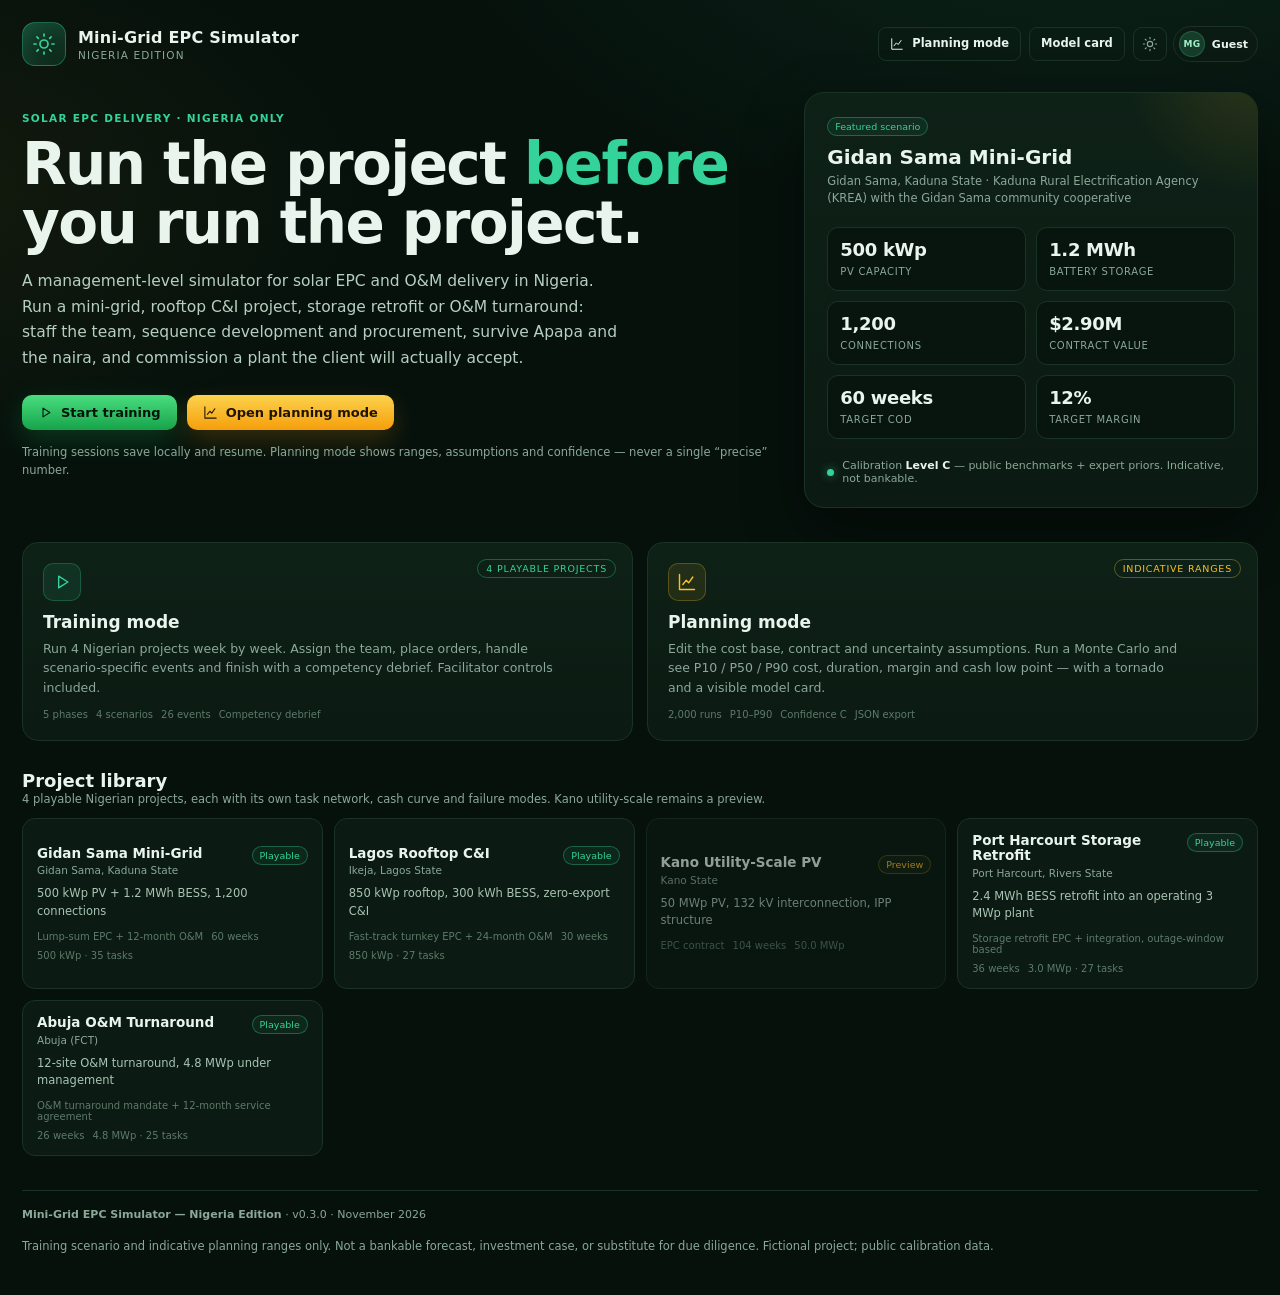
==== commit ed7c5372: "Mini-Grid EPC Simulator v0.3.0" ====
--- a/index.html
+++ b/index.html
@@ -44,6 +44,9 @@
 <script src="js/content-tasks.js"></script>
 <script src="js/content-tasks-construction.js"></script>
 <script src="js/content-events.js"></script>
+<script src="js/content-events-scenarios.js"></script>
+<script src="js/content-competencies.js"></script>
+<script src="js/content-scenarios.js"></script>
 <script src="js/content-data.js"></script>
 <script src="js/content-nigeria.js"></script>
 <script src="js/prefs.js"></script>
--- a/css/app.css
+++ b/css/app.css
@@ -144,6 +144,13 @@
 
 /* ---------- setup ---------- */
 .setup-wrap{max-width:980px;margin:20px auto}
+.scenario-switch{display:flex;align-items:center;gap:6px;flex-wrap:wrap;margin:0 0 10px;padding:7px 9px;background:var(--surface-3);border:1px solid var(--line);border-radius:10px}
+.scenario-switch>span{font-size:9px;text-transform:uppercase;letter-spacing:.7px;color:var(--dim);margin-right:3px}
+.scenario-switch button{background:transparent;border:1px solid transparent;border-radius:999px;color:var(--muted);font-size:10px;padding:5px 10px;cursor:pointer}
+.scenario-switch button:hover{color:var(--text);border-color:var(--line)}
+.scenario-switch button.on{color:var(--green);border-color:rgba(52,211,153,.4);background:rgba(52,211,153,.08);font-weight:650}
+.focus-chips{display:flex;gap:5px;flex-wrap:wrap;margin:10px 0 2px}
+.focus-chips span{font-size:9px;color:var(--cyan);border:1px solid rgba(56,189,248,.24);background:rgba(56,189,248,.05);border-radius:999px;padding:3px 8px}
 .setup-card{background:linear-gradient(180deg,var(--panel-2),var(--panel));border:1px solid var(--line);border-radius:18px;padding:24px;box-shadow:var(--shadow)}
 .setup-grid{display:grid;grid-template-columns:1.05fr .95fr;gap:22px;margin:18px 0}
 .field{margin-bottom:13px}
--- a/css/report.css
+++ b/css/report.css
@@ -129,9 +129,67 @@
 .boot-error{padding:30px;font-family:monospace;color:var(--red);white-space:pre-wrap;font-size:12px}
 .boot-error pre{white-space:pre-wrap}
 
+/* ---------- scenario context, competency and turning points ---------- */
+.focus-line{display:flex;gap:5px;flex-wrap:wrap;align-items:center;margin-top:9px;font-size:9px;color:var(--dim)}
+.focus-line>span{text-transform:uppercase;letter-spacing:.65px;margin-right:2px}
+.focus-line b{font-size:9px;font-weight:600;color:var(--muted);border:1px solid var(--line);background:var(--surface-3);border-radius:999px;padding:2px 7px}
+.debrief-prompts{margin-top:12px;padding-top:10px;border-top:1px solid var(--line)}
+.debrief-prompts>b{display:block;font-size:9px;text-transform:uppercase;letter-spacing:.7px;color:var(--muted);margin-bottom:5px}
+.comp-grid{display:grid;grid-template-columns:repeat(3,minmax(0,1fr));gap:8px}
+.comp-card{border:1px solid var(--line);border-top:3px solid var(--line-2);border-radius:10px;background:var(--surface-3);padding:10px;min-width:0}
+.comp-card.band-strength{border-top-color:var(--green)}
+.comp-card.band-competent{border-top-color:var(--cyan)}
+.comp-card.band-developing{border-top-color:var(--amber)}
+.comp-card.band-priority{border-top-color:var(--red)}
+.comp-head{display:flex;justify-content:space-between;gap:7px;align-items:flex-start}
+.comp-head b{display:block;font-size:12px;line-height:1.3}
+.comp-evidence-prompt{display:block;font-size:8.5px;color:var(--dim);line-height:1.35;margin-top:2px}
+.comp-band{flex:none;font-size:8px;text-transform:uppercase;letter-spacing:.45px;border:1px solid var(--line-2);border-radius:999px;padding:2px 6px;color:var(--muted)}
+.band-strength .comp-band{color:var(--green);border-color:rgba(52,211,153,.3)}
+.band-competent .comp-band{color:var(--cyan);border-color:rgba(56,189,248,.3)}
+.band-developing .comp-band{color:var(--amber);border-color:rgba(251,191,36,.3)}
+.band-priority .comp-band{color:var(--red);border-color:rgba(248,113,113,.3)}
+.comp-score{display:flex;align-items:center;gap:8px;margin:9px 0 5px}
+.comp-bar{flex:1;height:5px;background:var(--well);border-radius:999px;overflow:hidden;border:1px solid var(--line)}
+.comp-bar i{display:block;height:100%;background:linear-gradient(90deg,var(--cyan),var(--green))}
+.comp-score b{font-size:13px;min-width:40px;text-align:right}
+.comp-score b small{font-size:8px;color:var(--dim);font-weight:500}
+.comp-evidence{font-size:9.5px;color:var(--text-soft);line-height:1.45;margin:0 0 8px;min-height:42px}
+.comp-review-label{display:flex;justify-content:space-between;align-items:center;gap:6px;font-size:8.5px;text-transform:uppercase;letter-spacing:.45px;color:var(--dim)}
+.comp-select{max-width:112px;background:var(--well);border:1px solid var(--line);border-radius:6px;color:var(--text);padding:4px 5px;font-size:9.5px;outline:none}
+.comp-select:focus{border-color:var(--green)}
+.comp-review-box{display:grid;grid-template-columns:210px 1fr;gap:10px;margin-top:12px;padding-top:12px;border-top:1px solid var(--line)}
+.comp-review-box .field{margin:0}
+.comp-review-box textarea{width:100%;resize:vertical;background:var(--input);border:1px solid var(--line);border-radius:8px;color:var(--text);padding:8px 9px;font:inherit;font-size:11px;line-height:1.45;outline:none}
+.comp-review-box textarea:focus{border-color:var(--green);box-shadow:0 0 0 3px rgba(52,211,153,.1)}
+.comp-review-actions{grid-column:1/-1;display:flex;align-items:center;gap:10px;flex-wrap:wrap}
+.comp-saved{font-size:9.5px;color:var(--dim);line-height:1.4}
+.turning-row{display:flex;gap:9px;padding:9px 0;border-bottom:1px solid var(--line-soft);align-items:flex-start}
+.turning-row:last-child{border-bottom:0}
+.turning-row b{display:block;font-size:11px}
+.turning-row .small{font-size:10px;color:var(--muted);margin-top:2px;line-height:1.5}
+.turning-row .week-tag{padding-top:2px;min-width:25px}
+.tone-good b{color:var(--green)}
+.tone-warn b{color:var(--amber)}
+.tone-bad b{color:var(--red)}
+.report-wrap .decision-row{display:grid;grid-template-columns:38px minmax(0,1fr);gap:10px;padding:10px 0;align-items:flex-start}
+.report-wrap .decision-row b{font-size:11.5px;line-height:1.35}
+.decision-title{display:flex;gap:8px;align-items:center;flex-wrap:wrap}
+.decision-main .small{font-size:10px;color:var(--muted);line-height:1.55;margin-top:3px}
+.decision-effects{display:flex;gap:4px;flex-wrap:wrap;margin-top:6px}
+.report-wrap .decision-effects span{display:inline-block;font-size:8.5px;line-height:1.2;color:var(--dim);border:1px solid var(--line);background:var(--surface-3);border-radius:999px;padding:2px 6px;margin:0}
+.rating-chip{font-size:8px;font-weight:700;text-transform:uppercase;letter-spacing:.45px;border-radius:999px;border:1px solid var(--line-2);padding:2px 6px;color:var(--muted);white-space:nowrap}
+.rating-chip.great{color:var(--green);border-color:rgba(52,211,153,.36);background:rgba(52,211,153,.07)}
+.rating-chip.good{color:var(--cyan);border-color:rgba(56,189,248,.34);background:rgba(56,189,248,.06)}
+.rating-chip.mixed{color:var(--amber);border-color:rgba(251,191,36,.32);background:rgba(251,191,36,.05)}
+.rating-chip.weak{color:#fb923c;border-color:rgba(251,146,60,.34);background:rgba(251,146,60,.06)}
+.rating-chip.harmful{color:var(--red);border-color:rgba(248,113,113,.36);background:rgba(248,113,113,.07)}
+
 @media (max-width:900px){
   .report-grid{grid-template-columns:1fr}
   .kpi-grid{grid-template-columns:1fr 1fr}
+  .comp-grid{grid-template-columns:1fr 1fr}
+  .comp-review-box{grid-template-columns:1fr}
   .modal-grid{grid-template-columns:1fr}
   .task-facts{grid-template-columns:1fr 1fr}
   .fac-grid{grid-template-columns:1fr}
@@ -144,5 +202,7 @@
   .grade-badge{width:70px;height:70px;font-size:34px;border-radius:16px}
   .report-head h1{font-size:26px}
   .kpi-grid{grid-template-columns:1fr 1fr}
+  .comp-grid{grid-template-columns:1fr}
+  .comp-evidence{min-height:0}
   .event-choice{padding:9px 10px}
 }
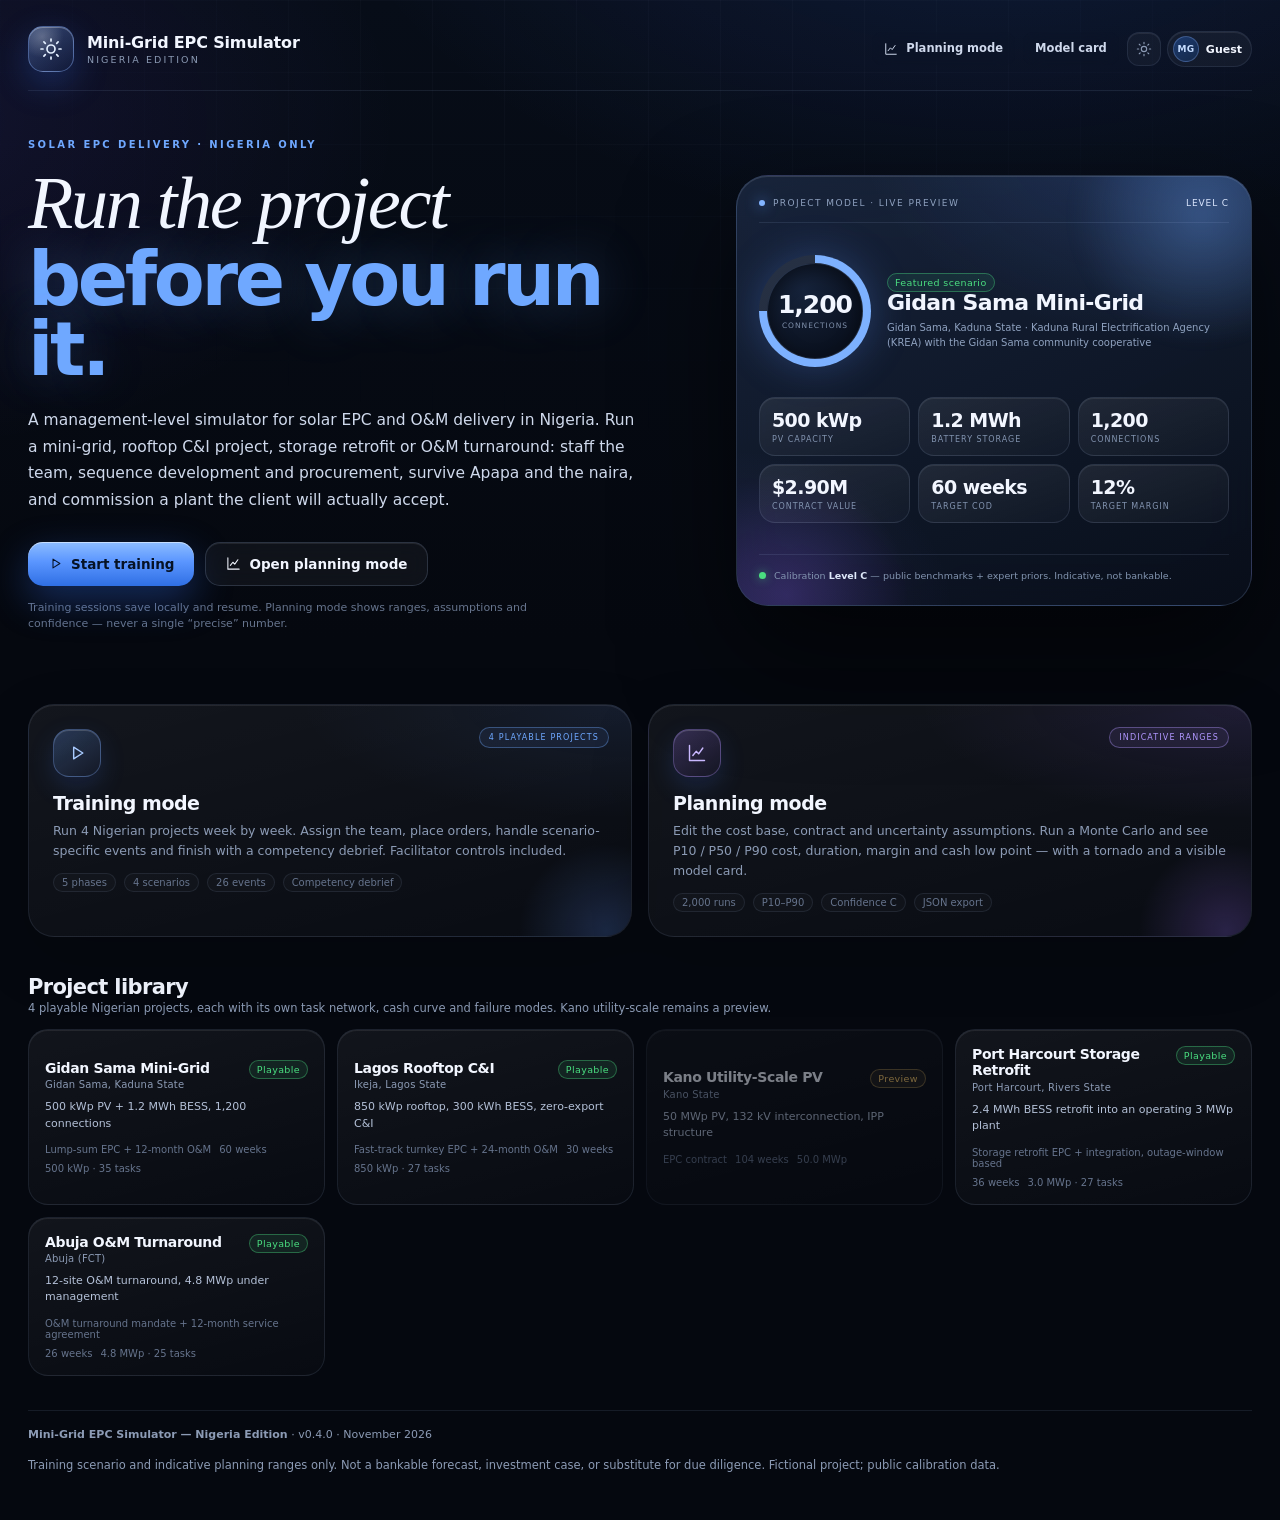
==== commit 9d1bd9ae: "Reskin v0.4.0 with spatial UI theme Adds the deep-navy glass visual system, blue accent chrome, sema" ====
--- a/index.html
+++ b/index.html
@@ -5,7 +5,7 @@
 <meta name="viewport" content="width=device-width, initial-scale=1">
 <title>Mini-Grid EPC Simulator — Nigeria Edition</title>
 <meta name="description" content="Solar mini-grid EPC delivery simulator for Nigeria. Training, operations and planning modes.">
-<meta name="theme-color" content="#06110c">
+<meta name="theme-color" content="#05080f">
 <script>
   /* Apply the stored theme before first paint so light mode does not flash dark. */
   (function () {
@@ -27,6 +27,7 @@
 <link rel="stylesheet" href="css/game.css">
 <link rel="stylesheet" href="css/planning.css">
 <link rel="stylesheet" href="css/report.css">
+<link rel="stylesheet" href="css/spatial.css">
 </head>
 <body>
 <div id="app">
--- a/css/theme.css
+++ b/css/theme.css
@@ -1,107 +1,119 @@
 /* Colour tokens and light / dark themes. Loaded before the other stylesheets. */
 :root{
   color-scheme:dark;
-  --bg:#06110c;
-  --bg-2:#08150f;
-  --panel:#0b1a12;
-  --panel-2:#0e2117;
-  --surface:#0b1a12;
-  --surface-2:#0e2117;
-  --surface-3:#08140e;
-  --surface-4:#0a1810;
-  --surface-5:#0d1f16;
-  --well:#06110c;
-  --hover:#0c1d13;
-  --hover-strong:#12291c;
-  --line:#1a3325;
-  --line-2:#234433;
-  --line-soft:rgba(26,51,37,.58);
-  --text:#e9f4ed;
-  --text-soft:#b6cfc0;
-  --text-2:#a9c4b3;
-  --text-3:#cfe5d8;
-  --muted:#8ba899;
-  --dim:#5d7a6a;
-  --green:#34d399;
-  --green-deep:#10b981;
-  --green-ink:#04140b;
-  --amber:#fbbf24;
-  --amber-deep:#f59e0b;
-  --cyan:#38bdf8;
-  --violet:#a78bfa;
-  --red:#f87171;
-  --radius:14px;
-  --shadow:0 24px 60px rgba(0,0,0,.45);
-  --body-glow-a:rgba(52,211,153,.10);
-  --body-glow-b:rgba(251,191,36,.06);
-  --topbar:rgba(6,17,12,.88);
-  --rail-bg:linear-gradient(180deg,rgba(10,24,16,.72),rgba(6,17,12,.2));
-  --rail-fade:rgba(7,18,12,.94);
-  --rail-note:rgba(8,20,14,.55);
-  --modal-head:rgba(10,23,16,.97);
-  --backdrop:rgba(2,8,5,.74);
-  --modal-grad-a:#0e2117;
-  --modal-grad-b:#091610;
-  --card-grad-a:rgba(15,34,24,.92);
-  --card-grad-b:rgba(9,22,15,.94);
-  --input:#08140e;
-  --avatar-bg:#173d2a;
-  --avatar-bg-2:#12291c;
-  --avatar-text:#9ff0c6;
-  --chart-bg:#06110c;
-  --scroll-thumb:#234433;
+  --bg:#05080f;
+  --bg-2:#070d18;
+  --panel:rgba(19,28,46,.72);
+  --panel-2:rgba(25,36,58,.66);
+  --surface:rgba(16,24,40,.7);
+  --surface-2:rgba(25,37,60,.62);
+  --surface-3:rgba(255,255,255,.045);
+  --surface-4:rgba(255,255,255,.028);
+  --surface-5:rgba(255,255,255,.06);
+  --well:rgba(4,8,16,.55);
+  --hover:rgba(255,255,255,.055);
+  --hover-strong:rgba(103,151,255,.15);
+  --line:rgba(166,190,230,.11);
+  --line-2:rgba(166,190,230,.19);
+  --line-soft:rgba(166,190,230,.07);
+  --text:#f2f6ff;
+  --text-soft:#cfd9ec;
+  --text-2:#b4c1d8;
+  --text-3:#e2e9f7;
+  --muted:#8c9bb5;
+  --dim:#66748d;
+  --green:#6fa8ff;
+  --green-deep:#3b82f6;
+  --green-ink:#050d1c;
+  --ok:#4ade80;
+  --amber:#f5c76b;
+  --amber-deep:#e0a92f;
+  --cyan:#69d5ff;
+  --violet:#b197ff;
+  --red:#fb7f8e;
+  --radius:22px;
+  --shadow:0 28px 80px rgba(0,0,0,.5);
+  --body-glow-a:rgba(64,114,255,.16);
+  --body-glow-b:rgba(120,80,255,.10);
+  --topbar:rgba(6,10,19,.7);
+  --rail-bg:linear-gradient(180deg,rgba(18,27,45,.72),rgba(8,13,24,.6));
+  --rail-fade:rgba(6,10,19,.92);
+  --rail-note:rgba(255,255,255,.035);
+  --modal-head:rgba(14,21,36,.94);
+  --backdrop:rgba(2,5,11,.72);
+  --modal-grad-a:rgba(23,34,55,.96);
+  --modal-grad-b:rgba(10,16,28,.98);
+  --card-grad-a:rgba(24,35,57,.72);
+  --card-grad-b:rgba(12,19,33,.7);
+  --input:rgba(5,9,18,.55);
+  --avatar-bg:#1c3a6e;
+  --avatar-bg-2:#15294a;
+  --avatar-text:#c5dcff;
+  --chart-bg:rgba(4,8,16,.5);
+  --scroll-thumb:#2b3c5a;
+  --grid:rgba(170,195,235,.035);
+  --highlight:rgba(255,255,255,.08);
+  --track:rgba(255,255,255,.08);
+  --font-sans:"Segoe UI Variable Text","Segoe UI",ui-sans-serif,system-ui,-apple-system,Roboto,sans-serif;
+  --font-display:"Iowan Old Style","Palatino Linotype","Book Antiqua",Georgia,"Times New Roman",serif;
 }
 
 [data-theme="light"]{
   color-scheme:light;
-  --bg:#f5f8f3;
-  --bg-2:#eef3ec;
-  --panel:#ffffff;
-  --panel-2:#fbfdf9;
-  --surface:#ffffff;
-  --surface-2:#f7faf5;
-  --surface-3:#f2f7f0;
-  --surface-4:#edf4eb;
-  --surface-5:#e9f1e7;
-  --well:#edf4eb;
-  --hover:#eef6ec;
-  --hover-strong:#e3efe3;
-  --line:#dbe6db;
-  --line-2:#c6d6c8;
-  --line-soft:rgba(24,60,40,.11);
-  --text:#10231a;
-  --text-soft:#334d40;
-  --text-2:#3f5a4b;
-  --text-3:#284335;
-  --muted:#5d7568;
-  --dim:#667a6f;
-  --green:#0d7f57;
-  --green-deep:#0b6e4b;
+  --bg:#f3f6fb;
+  --bg-2:#eaf0f8;
+  --panel:rgba(255,255,255,.74);
+  --panel-2:rgba(255,255,255,.88);
+  --surface:rgba(255,255,255,.7);
+  --surface-2:rgba(255,255,255,.82);
+  --surface-3:rgba(13,35,70,.04);
+  --surface-4:rgba(13,35,70,.028);
+  --surface-5:rgba(255,255,255,.78);
+  --well:rgba(16,40,80,.06);
+  --hover:rgba(37,99,235,.055);
+  --hover-strong:rgba(37,99,235,.12);
+  --line:rgba(16,38,74,.11);
+  --line-2:rgba(16,38,74,.19);
+  --line-soft:rgba(16,38,74,.07);
+  --text:#0a1424;
+  --text-soft:#33415a;
+  --text-2:#43516a;
+  --text-3:#233149;
+  --muted:#5b6b85;
+  --dim:#6d7a90;
+  --green:#2f6fe4;
+  --green-deep:#1d4ed8;
   --green-ink:#ffffff;
-  --amber:#a96a00;
-  --amber-deep:#b77900;
+  --ok:#0f8a5f;
+  --amber:#a86a00;
+  --amber-deep:#8f5b00;
   --cyan:#087ea4;
   --violet:#6d4bd1;
-  --red:#c24141;
-  --shadow:0 22px 55px rgba(20,49,35,.12);
-  --body-glow-a:rgba(15,138,95,.08);
-  --body-glow-b:rgba(185,122,0,.05);
-  --topbar:rgba(250,252,248,.92);
-  --rail-bg:linear-gradient(180deg,rgba(255,255,255,.86),rgba(247,250,244,.55));
-  --rail-fade:rgba(245,248,243,.94);
-  --rail-note:rgba(255,255,255,.68);
-  --modal-head:rgba(255,255,255,.97);
-  --backdrop:rgba(12,31,21,.34);
-  --modal-grad-a:#ffffff;
-  --modal-grad-b:#f8fbf6;
-  --card-grad-a:#ffffff;
-  --card-grad-b:#f8fbf6;
-  --input:#f7faf5;
-  --avatar-bg:#d9ede1;
-  --avatar-bg-2:#e3f1e7;
-  --avatar-text:#0f6b4a;
-  --chart-bg:#e9f1e7;
-  --scroll-thumb:#bfd2c3;
+  --red:#c73a4a;
+  --shadow:0 24px 70px rgba(15,35,70,.12);
+  --body-glow-a:rgba(47,111,228,.10);
+  --body-glow-b:rgba(124,90,255,.07);
+  --topbar:rgba(248,250,254,.78);
+  --rail-bg:linear-gradient(180deg,rgba(255,255,255,.84),rgba(248,251,255,.66));
+  --rail-fade:rgba(243,246,251,.94);
+  --rail-note:rgba(255,255,255,.6);
+  --modal-head:rgba(255,255,255,.96);
+  --backdrop:rgba(12,24,45,.38);
+  --modal-grad-a:rgba(255,255,255,.98);
+  --modal-grad-b:rgba(246,249,254,.98);
+  --card-grad-a:rgba(255,255,255,.86);
+  --card-grad-b:rgba(250,252,255,.72);
+  --input:rgba(255,255,255,.7);
+  --avatar-bg:#d8e8ff;
+  --avatar-bg-2:#e7f0ff;
+  --avatar-text:#1958c7;
+  --chart-bg:rgba(16,40,80,.05);
+  --scroll-thumb:#c3d1e5;
+  --grid:rgba(16,38,74,.05);
+  --highlight:rgba(255,255,255,.9);
+  --track:rgba(16,38,74,.12);
+  --font-sans:"Segoe UI Variable Text","Segoe UI",ui-sans-serif,system-ui,-apple-system,Roboto,sans-serif;
+  --font-display:"Iowan Old Style","Palatino Linotype","Book Antiqua",Georgia,"Times New Roman",serif;
 }
 
 html{background:var(--bg)}
--- a/css/app.css
+++ b/css/app.css
@@ -38,10 +38,10 @@
 }
 .btn:hover{border-color:var(--green);background:var(--hover);transform:translateY(-1px)}
 .btn:active{transform:translateY(0)}
-.btn.primary{background:linear-gradient(180deg,#4ade80,#16a34a);color:#04140b;border:0;box-shadow:0 10px 28px rgba(34,197,94,.22)}
-.btn.primary:hover{background:linear-gradient(180deg,#6ee7a0,#22c55e);box-shadow:0 14px 34px rgba(34,197,94,.3)}
-[data-theme="light"] .btn.primary{background:linear-gradient(180deg,#35b47f,#0f8a5f);color:#fff;box-shadow:0 10px 24px rgba(15,138,95,.2)}
-[data-theme="light"] .btn.primary:hover{background:linear-gradient(180deg,#43c68f,#0b7651)}
+.btn.primary{background:linear-gradient(180deg,var(--green),var(--green-deep));color:var(--green-ink);border:0;box-shadow:0 10px 28px color-mix(in srgb,var(--green) 22%,transparent)}
+.btn.primary:hover{background:linear-gradient(180deg,color-mix(in srgb,var(--green) 78%,white),var(--green));box-shadow:0 14px 34px color-mix(in srgb,var(--green) 30%,transparent)}
+[data-theme="light"] .btn.primary{background:linear-gradient(180deg,#5c96f5,#2563eb);color:#fff;box-shadow:0 10px 24px rgba(37,99,235,.2)}
+[data-theme="light"] .btn.primary:hover{background:linear-gradient(180deg,#6ea6ff,#1d4ed8)}
 .btn.amber{background:linear-gradient(180deg,#fcd34d,#f59e0b);color:#1f1403;border:0;box-shadow:0 10px 26px rgba(245,158,11,.2)}
 [data-theme="light"] .btn.amber{background:linear-gradient(180deg,#e7ac35,#b77900);color:#fff}
 .btn.ghost{background:transparent;border-color:var(--line)}
@@ -55,11 +55,11 @@
 .brand{display:flex;align-items:center;gap:12px;min-width:0}
 .logo{
   width:44px;height:44px;flex:none;border-radius:13px;display:grid;place-items:center;
-  background:linear-gradient(145deg,rgba(52,211,153,.26),rgba(16,185,129,.03));
-  border:1px solid rgba(52,211,153,.4);color:var(--green);
-  box-shadow:0 0 26px rgba(52,211,153,.12) inset;
-}
-[data-theme="light"] .logo{background:linear-gradient(145deg,rgba(15,138,95,.14),rgba(15,138,95,.02));border-color:rgba(15,138,95,.3);box-shadow:none}
+  background:linear-gradient(145deg,color-mix(in srgb,var(--green) 26%,transparent),color-mix(in srgb,var(--green) 3%,transparent));
+  border:1px solid color-mix(in srgb,var(--green) 40%,transparent);color:var(--green);
+  box-shadow:0 0 26px color-mix(in srgb,var(--green) 12%,transparent) inset;
+}
+[data-theme="light"] .logo{background:linear-gradient(145deg,color-mix(in srgb,var(--green) 14%,transparent),color-mix(in srgb,var(--green) 2%,transparent));border-color:color-mix(in srgb,var(--green) 30%,transparent);box-shadow:none}
 .brand-name{font-size:16px;font-weight:750;letter-spacing:.2px}
 .brand-sub{font-size:10.5px;color:var(--muted);letter-spacing:1.1px;text-transform:uppercase;margin-top:2px}
 .nav-actions{display:flex;gap:8px;align-items:center;flex-wrap:wrap}
--- a/css/game.css
+++ b/css/game.css
@@ -246,7 +246,7 @@
    ================================================================= */
 .phase-switcher{display:grid;grid-template-columns:repeat(5,minmax(0,1fr));gap:7px;margin-bottom:12px}
 .phase-card{
-  --phase:#34d399;position:relative;display:flex;flex-direction:column;gap:5px;min-width:0;overflow:hidden;
+  --phase:var(--green);position:relative;display:flex;flex-direction:column;gap:5px;min-width:0;overflow:hidden;
   background:linear-gradient(180deg,var(--surface-5),var(--surface-4));border:1px solid var(--line);border-radius:11px;
   padding:9px 10px;text-align:left;cursor:pointer;transition:border-color .14s,transform .14s,background .14s;
 }
@@ -291,7 +291,7 @@
 .task-meta .role-req{color:var(--dim)}
 .task-progress{display:flex;align-items:center;gap:8px}
 .task-progress .bar{flex:1;height:4px}
-.task-progress .bar i{background:linear-gradient(90deg,#10b981,#34d399)}
+.task-progress .bar i{background:linear-gradient(90deg,var(--green-deep),var(--green))}
 .task-progress span{font-size:8.5px;color:var(--muted);white-space:nowrap}
 .task-foot{display:flex;justify-content:space-between;align-items:center;gap:8px;margin-top:auto}
 .task-staff{display:flex;gap:4px;align-items:center;flex-wrap:wrap;min-width:0}
@@ -312,7 +312,7 @@
 .order-facts b{display:block;font-size:10.5px;margin-top:1px;white-space:nowrap;overflow:hidden;text-overflow:ellipsis}
 .order-progress{display:flex;align-items:center;gap:8px;font-size:8.5px;color:var(--dim);margin-bottom:2px}
 .order-progress .bar{flex:1;height:4px}
-.order-progress .bar i{background:linear-gradient(90deg,#8b5cf6,#a78bfa)}
+.order-progress .bar i{background:linear-gradient(90deg,var(--violet),color-mix(in srgb,var(--violet) 65%,white))}
 .order-foot{display:flex;align-items:flex-end;justify-content:space-between;gap:10px;margin-top:auto;padding-top:6px}
 .order-foot p{margin:0;font-size:9px;color:var(--dim);line-height:1.4;max-width:70%}
 
--- a/css/planning.css
+++ b/css/planning.css
@@ -81,10 +81,10 @@
 .tor-bar{position:absolute;top:1px;bottom:1px;border-radius:2px}
 .tor-bar.left{right:50%;border-radius:2px 0 0 2px}
 .tor-bar.right{left:50%;border-radius:0 2px 2px 0}
-.tor-bar.good{background:linear-gradient(90deg,rgba(52,211,153,.35),#34d399)}
-.tor-bar.left.good{background:linear-gradient(90deg,#34d399,rgba(52,211,153,.35))}
-.tor-bar.bad{background:linear-gradient(90deg,rgba(248,113,113,.35),#f87171)}
-.tor-bar.left.bad{background:linear-gradient(90deg,#f87171,rgba(248,113,113,.35))}
+.tor-bar.good{background:linear-gradient(90deg,color-mix(in srgb,var(--ok) 35%,transparent),var(--ok))}
+.tor-bar.left.good{background:linear-gradient(90deg,var(--ok),color-mix(in srgb,var(--ok) 35%,transparent))}
+.tor-bar.bad{background:linear-gradient(90deg,color-mix(in srgb,var(--red) 35%,transparent),var(--red))}
+.tor-bar.left.bad{background:linear-gradient(90deg,var(--red),color-mix(in srgb,var(--red) 35%,transparent))}
 .tor-value{font-size:8px;color:var(--dim);text-align:right;white-space:nowrap}
 
 /* ---------- results footer / folds ---------- */
--- a/css/spatial.css
+++ b/css/spatial.css
@@ -0,0 +1,856 @@
+/* =====================================================================
+   SPATIAL UI SKIN
+   Glass surfaces, deep-blue ambience, editorial display type and a
+   compact icon rail. Loaded last so it layers over the functional CSS.
+   ===================================================================== */
+
+/* ---------- atmosphere and base type ---------- */
+html{background:var(--bg)}
+body{
+  background:
+    radial-gradient(1100px 680px at 78% -12%, var(--body-glow-a), transparent 62%),
+    radial-gradient(820px 560px at -6% 8%, var(--body-glow-b), transparent 58%),
+    linear-gradient(180deg, var(--bg-2), var(--bg) 42%);
+  color:var(--text);
+  font-family:var(--font-sans);
+  font-variant-numeric:tabular-nums;
+  -webkit-font-smoothing:antialiased;
+}
+body::before{
+  content:"";position:fixed;inset:0;z-index:0;pointer-events:none;
+  background-image:
+    linear-gradient(var(--grid) 1px, transparent 1px),
+    linear-gradient(90deg, var(--grid) 1px, transparent 1px);
+  background-size:72px 72px;
+  -webkit-mask-image:radial-gradient(ellipse 90% 68% at 50% 0%, #000 20%, transparent 80%);
+  mask-image:radial-gradient(ellipse 90% 68% at 50% 0%, #000 20%, transparent 80%);
+  opacity:.85;
+}
+.screen{position:relative;z-index:1;max-width:1560px;padding:24px 28px 46px}
+h1,h2,h3,h4{letter-spacing:-.025em}
+h1{font-weight:700}
+h2{font-weight:680}
+h3{font-weight:680}
+a{color:var(--green)}
+::selection{background:color-mix(in srgb,var(--green) 34%,transparent);color:var(--text)}
+html{scrollbar-color:var(--scroll-thumb) transparent}
+
+/* ---------- buttons, pills and fields ---------- */
+.btn{
+  border:1px solid var(--line-2);
+  background:linear-gradient(180deg, rgba(255,255,255,.085), rgba(255,255,255,.018));
+  color:var(--text);
+  border-radius:13px;
+  padding:10px 16px;
+  box-shadow:inset 0 1px 0 var(--highlight), 0 8px 22px rgba(0,0,0,.12);
+  backdrop-filter:blur(10px);
+}
+.btn:hover{
+  border-color:color-mix(in srgb,var(--green) 55%,var(--line-2));
+  background:linear-gradient(180deg, rgba(255,255,255,.12), rgba(255,255,255,.03));
+  box-shadow:inset 0 1px 0 var(--highlight), 0 12px 30px rgba(0,0,0,.2);
+}
+.btn.primary{
+  background:linear-gradient(180deg,#8dbdff 0%,#5b96ff 44%,#2f6fe4 100%);
+  color:#061225;
+  border:0;
+  box-shadow:0 14px 38px rgba(53,113,245,.34), inset 0 1px 0 rgba(255,255,255,.5);
+}
+.btn.primary:hover{
+  background:linear-gradient(180deg,#a6ccff,#6fa7ff 48%,#3b7bf0);
+  box-shadow:0 18px 46px rgba(60,125,255,.44), inset 0 1px 0 rgba(255,255,255,.55);
+}
+[data-theme="light"] .btn.primary{color:#fff;background:linear-gradient(180deg,#5c96f5,#2563eb)}
+[data-theme="light"] .btn.primary:hover{background:linear-gradient(180deg,#6ea6ff,#1d4ed8)}
+.btn.amber{
+  background:linear-gradient(180deg,rgba(245,199,107,.95),rgba(214,154,39,.95));
+  color:#1c1202;border:0;
+  box-shadow:0 12px 32px rgba(224,169,47,.22), inset 0 1px 0 rgba(255,255,255,.4);
+}
+[data-theme="light"] .btn.amber{color:#fff;background:linear-gradient(180deg,#d49a34,#a86a00)}
+.btn.ghost{background:rgba(255,255,255,.025);border-color:var(--line);box-shadow:none}
+.btn.ghost:hover{background:rgba(255,255,255,.06)}
+.btn.glass{background:rgba(255,255,255,.045);border-color:var(--line-2);box-shadow:inset 0 1px 0 var(--highlight)}
+.btn.small{border-radius:10px}
+.btn.lg{border-radius:15px;padding:12px 20px}
+.icon-btn,.theme-btn{
+  border-radius:12px;border:1px solid var(--line);background:rgba(255,255,255,.035);
+  box-shadow:inset 0 1px 0 var(--highlight);
+}
+.icon-btn:hover,.theme-btn:hover{background:rgba(255,255,255,.075);border-color:var(--line-2);color:var(--text)}
+.pill{border-radius:999px;background:rgba(255,255,255,.035);border-color:var(--line-2);letter-spacing:.04em}
+.pill.live{color:var(--ok);border-color:color-mix(in srgb,var(--ok) 38%,transparent);background:color-mix(in srgb,var(--ok) 9%,transparent)}
+.pill.next{color:var(--amber);border-color:color-mix(in srgb,var(--amber) 38%,transparent);background:color-mix(in srgb,var(--amber) 8%,transparent)}
+.field label{letter-spacing:.1em;font-size:10px;color:var(--muted)}
+.field input,.field select,.condition-field select{
+  background:var(--input);border:1px solid var(--line);border-radius:12px;
+  box-shadow:inset 0 1px 0 rgba(255,255,255,.04), inset 0 -12px 24px rgba(0,0,0,.08);
+}
+.field input:focus,.field select:focus,.condition-field select:focus{
+  border-color:color-mix(in srgb,var(--green) 60%,transparent);
+  box-shadow:0 0 0 3px color-mix(in srgb,var(--green) 14%,transparent), inset 0 1px 0 rgba(255,255,255,.05);
+}
+.switch{background:rgba(255,255,255,.07);border-color:var(--line-2)}
+.switch[aria-checked="true"]{background:color-mix(in srgb,var(--green) 30%,transparent);border-color:color-mix(in srgb,var(--green) 55%,transparent)}
+.switch[aria-checked="true"]::after{background:#dceaff;box-shadow:0 0 12px color-mix(in srgb,var(--green) 55%,transparent)}
+
+/* ---------- top navigation ---------- */
+.topbar{
+  display:flex;align-items:center;justify-content:space-between;gap:18px;
+  margin:0 0 30px;padding:2px 0 18px;border-bottom:1px solid var(--line);
+}
+.brand{gap:13px}
+.logo{
+  width:46px;height:46px;border-radius:15px;
+  background:
+    radial-gradient(circle at 30% 22%, rgba(255,255,255,.24), transparent 46%),
+    linear-gradient(145deg, rgba(124,170,255,.36), rgba(34,84,190,.12));
+  border:1px solid rgba(138,178,255,.42);
+  color:#e3efff;
+  box-shadow:0 12px 34px rgba(52,112,240,.28), inset 0 1px 0 rgba(255,255,255,.28);
+}
+[data-theme="light"] .logo{
+  background:radial-gradient(circle at 30% 22%, rgba(255,255,255,.8), transparent 46%),linear-gradient(145deg,#5b96f5,#2563eb);
+  border-color:rgba(37,99,235,.35);color:#fff;box-shadow:0 12px 30px rgba(37,99,235,.24);
+}
+[data-theme="light"] .mode-icon{color:var(--green-deep)}
+[data-theme="light"] .mode-card.planning .mode-icon{color:var(--violet)}
+.brand-name{font-size:16px;font-weight:720;letter-spacing:-.01em}
+.brand-sub{font-size:9.5px;letter-spacing:.22em;color:var(--muted)}
+.nav-actions .btn.ghost.small{border-color:transparent;background:transparent;box-shadow:none;color:var(--text-soft)}
+.nav-actions .btn.ghost.small:hover{border-color:var(--line);background:rgba(255,255,255,.045);color:var(--text)}
+.account-btn{border-radius:999px;background:rgba(255,255,255,.04);border-color:var(--line);box-shadow:inset 0 1px 0 var(--highlight)}
+.avatar-initials{background:linear-gradient(145deg,var(--avatar-bg),var(--avatar-bg-2));border-color:rgba(150,185,255,.3);color:var(--avatar-text)}
+
+/* =====================================================================
+   LANDING
+   ===================================================================== */
+.hero{
+  grid-template-columns:minmax(0,1.12fr) minmax(400px,.88fr);
+  gap:clamp(28px,4vw,62px);
+  align-items:center;
+  margin:34px 0 48px;
+}
+.hero-copy{padding:12px 0}
+.kicker{font-size:10px;letter-spacing:.24em;color:var(--green);margin-bottom:16px}
+.hero h1{
+  font-size:clamp(44px,5.8vw,82px);
+  line-height:.94;
+  letter-spacing:-.038em;
+  margin:0 0 22px;
+  font-weight:700;
+}
+.hero-serif{
+  display:block;
+  font-family:var(--font-display);
+  font-style:italic;
+  font-weight:500;
+  letter-spacing:-.032em;
+  color:var(--text);
+  padding-right:.06em;
+}
+.hero-blue{
+  display:block;
+  color:var(--green);
+  font-weight:730;
+  letter-spacing:-.045em;
+  margin-top:.09em;
+  text-shadow:0 0 52px color-mix(in srgb,var(--green) 28%,transparent);
+}
+.hero .lede{max-width:620px;font-size:15.5px;line-height:1.72;color:var(--text-soft)}
+.hero-actions{gap:11px;margin-top:28px}
+.hero-actions .btn{padding:13px 20px;border-radius:15px;font-size:13.5px}
+.hero-copy>.small{font-size:11px;color:var(--dim);max-width:560px}
+
+.hero-panel{
+  --text:#f2f6ff;--text-soft:#c9d5ea;--text-2:#b4c1d8;--text-3:#e6edfb;
+  --muted:#93a2bb;--dim:#75849d;--line:rgba(166,190,230,.14);--line-2:rgba(166,190,230,.24);
+  --surface-3:rgba(255,255,255,.045);--surface-2:rgba(255,255,255,.06);
+  --green:#7db1ff;--ok:#4ade80;--amber:#f5c76b;
+  background:
+    radial-gradient(120% 90% at 90% -10%, rgba(91,145,255,.2), transparent 55%),
+    radial-gradient(70% 60% at 0% 100%, rgba(126,84,255,.12), transparent 60%),
+    linear-gradient(155deg, rgba(28,41,66,.82), rgba(9,15,27,.9));
+  border:1px solid rgba(154,186,238,.18);
+  border-radius:32px;
+  padding:22px;
+  box-shadow:0 48px 110px rgba(0,0,0,.55), inset 0 1px 0 rgba(255,255,255,.12);
+  backdrop-filter:blur(26px) saturate(135%);
+  overflow:hidden;
+}
+.hero-panel::before{
+  content:"";position:absolute;width:280px;height:280px;right:-90px;top:-100px;border-radius:50%;
+  background:radial-gradient(circle,rgba(111,168,255,.32),transparent 65%);filter:blur(8px);
+}
+.hero-panel::after{
+  content:"";position:absolute;left:-80px;bottom:-120px;width:260px;height:260px;border-radius:50%;
+  background:radial-gradient(circle,rgba(150,105,255,.2),transparent 66%);
+}
+.console-bar{
+  position:relative;z-index:1;display:flex;align-items:center;gap:8px;
+  padding-bottom:14px;margin-bottom:16px;border-bottom:1px solid rgba(166,190,230,.12);
+  font-size:9px;letter-spacing:.16em;text-transform:uppercase;color:#8fa2c0;
+}
+.console-dot{width:6px;height:6px;border-radius:50%;background:#82b4ff;box-shadow:0 0 14px #5d97ff}
+.console-clock{margin-left:auto;color:#dce8ff;letter-spacing:.1em}
+.console-hero{position:relative;z-index:1;display:grid;grid-template-columns:112px minmax(0,1fr);gap:16px;align-items:center;margin-bottom:14px}
+.console-gauge{
+  width:112px;height:112px;border-radius:50%;position:relative;flex:none;color:#f2f6ff;
+  background:conic-gradient(#7db1ff calc(var(--p, 60) * 1%), rgba(255,255,255,.075) 0);
+  display:grid;place-items:center;
+  box-shadow:0 0 40px rgba(91,145,255,.28);
+}
+.console-gauge::before{
+  content:"";position:absolute;inset:8px;border-radius:50%;
+  background:radial-gradient(circle at 38% 28%, #16233b, #0a111f 72%);
+  border:1px solid rgba(166,190,230,.14);
+  box-shadow:inset 0 6px 18px rgba(0,0,0,.4);
+}
+.console-gauge>div{position:relative;text-align:center;line-height:1}
+.console-gauge b{display:block;font-size:25px;font-weight:720;letter-spacing:-.04em;color:#f2f6ff}
+.console-gauge small{font-size:11px;color:#9db0cc;letter-spacing:-.02em}
+.console-gauge span{display:block;font-size:7.5px;text-transform:uppercase;letter-spacing:.13em;color:#7f90ab;margin-top:5px}
+.console-hero .pill.live{margin-bottom:8px}
+.console-hero h3{font-size:22px;letter-spacing:-.03em;margin:0 0 5px;color:#f2f6ff}
+.console-hero .small{font-size:10px;color:#8fa2c0;line-height:1.5}
+.hero-panel .mini-facts{grid-template-columns:repeat(3,minmax(0,1fr));gap:8px;position:relative;z-index:1}
+.hero-panel .fact{
+  background:linear-gradient(160deg, rgba(255,255,255,.075), rgba(255,255,255,.018));
+  border:1px solid rgba(166,190,230,.13);border-radius:16px;padding:11px 12px;
+  box-shadow:inset 0 1px 0 rgba(255,255,255,.08);
+}
+.hero-panel .fact b{font-size:19px;letter-spacing:-.03em;white-space:nowrap;color:#f2f6ff}
+.hero-panel .fact span{font-size:8px;letter-spacing:.12em;color:#8294b0;margin-top:4px;display:block}
+.hero-panel .model-strip{
+  position:relative;z-index:1;margin-top:15px;padding-top:14px;border-top:1px solid rgba(166,190,230,.12);
+  font-size:9.5px;line-height:1.5;color:#8294b0;
+}
+.hero-panel .model-strip b{color:#dfe9fa!important}
+
+/* modes */
+.modes{gap:16px;margin-bottom:38px}
+.mode-card{
+  background:
+    radial-gradient(100% 90% at 100% 0%, rgba(88,140,255,.09), transparent 55%),
+    linear-gradient(165deg, rgba(255,255,255,.06), rgba(255,255,255,.018));
+  border:1px solid var(--line);
+  border-radius:26px;
+  padding:24px;
+  box-shadow:inset 0 1px 0 var(--highlight), 0 22px 60px rgba(0,0,0,.18);
+}
+.mode-card::after{
+  content:"";position:absolute;width:190px;height:190px;right:-70px;bottom:-90px;border-radius:50%;
+  background:radial-gradient(circle, rgba(96,148,255,.2), transparent 65%);pointer-events:none;
+}
+.mode-card:hover{border-color:color-mix(in srgb,var(--green) 42%,transparent);box-shadow:inset 0 1px 0 var(--highlight),0 30px 70px rgba(0,0,0,.32)}
+.mode-card.planning{background:radial-gradient(100% 90% at 100% 0%, rgba(150,110,255,.12), transparent 55%),linear-gradient(165deg, rgba(255,255,255,.06), rgba(255,255,255,.018))}
+.mode-card.planning::after{background:radial-gradient(circle, rgba(156,112,255,.22), transparent 65%)}
+.mode-icon{
+  width:48px;height:48px;border-radius:16px;margin-bottom:16px;
+  background:linear-gradient(145deg, rgba(110,164,255,.26), rgba(70,120,240,.06));
+  border:1px solid rgba(132,174,255,.32);color:#a9cbff;
+  box-shadow:inset 0 1px 0 rgba(255,255,255,.16), 0 10px 26px rgba(60,120,255,.16);
+}
+.mode-card.planning .mode-icon{background:linear-gradient(145deg,rgba(164,126,255,.24),rgba(103,76,210,.05));border-color:rgba(177,151,255,.32);color:#c9b8ff}
+.mode-card h3{font-size:19px;letter-spacing:-.025em;margin-bottom:7px}
+.mode-card p{font-size:12.5px;line-height:1.6;color:var(--muted);max-width:560px}
+.mode-card .tag{
+  top:22px;right:22px;font-size:8px;letter-spacing:.14em;
+  color:var(--green);border-color:color-mix(in srgb,var(--green) 36%,transparent);
+  background:color-mix(in srgb,var(--green) 8%,transparent);padding:5px 9px;
+}
+.mode-card .tag.amber{color:var(--violet);border-color:color-mix(in srgb,var(--violet) 38%,transparent);background:color-mix(in srgb,var(--violet) 8%,transparent)}
+.mode-card .sc-meta{margin-top:15px;gap:8px}
+.mode-card .sc-meta span{border:1px solid var(--line);border-radius:999px;padding:3px 8px;background:rgba(255,255,255,.02)}
+
+.section-head h2{font-size:21px;letter-spacing:-.03em}
+.section-head .muted{font-size:11.5px;max-width:760px;line-height:1.55}
+.scenario-grid{gap:12px}
+.scenario-card{
+  background:linear-gradient(165deg, rgba(255,255,255,.055), rgba(255,255,255,.015));
+  border:1px solid var(--line);border-radius:20px;padding:16px;
+  box-shadow:inset 0 1px 0 var(--highlight);
+}
+.scenario-card:hover{border-color:color-mix(in srgb,var(--green) 38%,transparent);transform:translateY(-2px);box-shadow:inset 0 1px 0 var(--highlight),0 22px 50px rgba(0,0,0,.24)}
+.scenario-card h4{font-size:14px}
+.scenario-card .loc{font-size:10px;letter-spacing:.02em}
+.scenario-card .sc-desc{font-size:11px;color:var(--text-2)}
+.scenario-card.locked{opacity:.5}
+.resume-card{
+  background:linear-gradient(100deg, color-mix(in srgb,var(--green) 13%,transparent), rgba(255,255,255,.02));
+  border-color:color-mix(in srgb,var(--green) 26%,transparent);border-radius:16px;
+  box-shadow:inset 0 1px 0 var(--highlight);
+}
+.page-foot{border-top-color:var(--line)}
+
+/* =====================================================================
+   SETUP
+   ===================================================================== */
+.setup-wrap{max-width:1040px;margin:26px auto}
+.scenario-switch{
+  width:fit-content;max-width:100%;background:rgba(255,255,255,.03);border-color:var(--line);
+  border-radius:999px;padding:6px;box-shadow:inset 0 1px 0 var(--highlight);
+}
+.scenario-switch button{border-radius:999px;padding:6px 12px}
+.scenario-switch button.on{
+  color:var(--text);border-color:color-mix(in srgb,var(--green) 40%,transparent);
+  background:linear-gradient(180deg,color-mix(in srgb,var(--green) 22%,transparent),color-mix(in srgb,var(--green) 9%,transparent));
+  font-weight:650;box-shadow:0 6px 16px rgba(30,80,190,.16);
+}
+.focus-chips span{
+  color:var(--cyan);border-color:color-mix(in srgb,var(--cyan) 26%,transparent);
+  background:color-mix(in srgb,var(--cyan) 7%,transparent);border-radius:999px;padding:4px 9px;
+}
+.setup-card{
+  background:
+    radial-gradient(90% 70% at 100% 0%, rgba(88,140,255,.09), transparent 55%),
+    linear-gradient(165deg, rgba(255,255,255,.06), rgba(255,255,255,.018));
+  border:1px solid var(--line);border-radius:30px;padding:clamp(20px,3vw,32px);
+  box-shadow:inset 0 1px 0 var(--highlight), var(--shadow);
+  backdrop-filter:blur(20px);
+}
+.setup-card>h1{
+  font-family:var(--font-display);font-weight:500;
+  font-size:clamp(34px,3.8vw,50px);letter-spacing:-.045em;line-height:1.02;
+}
+.setup-card>p{color:var(--text-soft)}
+.seg button{border-radius:11px;background:rgba(255,255,255,.025);border-color:var(--line);padding:10px 6px}
+.seg button.on{
+  border-color:color-mix(in srgb,var(--green) 55%,transparent);color:var(--text);
+  background:linear-gradient(180deg,color-mix(in srgb,var(--green) 24%,transparent),color-mix(in srgb,var(--green) 10%,transparent));
+  box-shadow:0 8px 20px rgba(30,80,190,.18), inset 0 1px 0 rgba(255,255,255,.1);
+}
+.checkline input{accent-color:var(--green)}
+.brief-box,.conditions-card{
+  background:linear-gradient(160deg, rgba(255,255,255,.05), rgba(255,255,255,.015));
+  border:1px solid var(--line);border-radius:18px;padding:16px;
+  box-shadow:inset 0 1px 0 var(--highlight);
+}
+.brief-box h4{font-size:10px;letter-spacing:.13em;color:var(--muted)}
+.brief-box ul{font-size:12px;color:var(--text-soft)}
+.conditions-card{background:linear-gradient(160deg,color-mix(in srgb,var(--green) 7%,transparent),rgba(255,255,255,.012))}
+.condition-field label{font-size:8px;letter-spacing:.1em}
+.condition-field select{border-radius:9px;font-size:10.5px}
+.condition-note{color:var(--dim)}
+.condition-impact{border-top-color:var(--line)}
+.condition-impact span{background:rgba(255,255,255,.03);border-color:var(--line);border-radius:999px;padding:4px 8px}
+.preset-btn{background:rgba(255,255,255,.02);border-radius:999px;padding:5px 10px}
+.preset-btn.on{border-color:color-mix(in srgb,var(--green) 45%,transparent);background:color-mix(in srgb,var(--green) 11%,transparent);color:var(--text)}
+.team-grid{gap:6px}
+.team-chip{
+  background:linear-gradient(160deg, rgba(255,255,255,.055), rgba(255,255,255,.015));
+  border:1px solid var(--line);border-radius:12px;padding:7px 8px;
+}
+.team-chip .avatar{border-radius:9px}
+.terms-box,.callout{background:rgba(255,255,255,.028);border-color:var(--line);border-radius:14px}
+
+/* =====================================================================
+   GAME SHELL
+   ===================================================================== */
+#screen-game.app-screen{padding:0;max-width:none}
+.app-shell{--app-top-h:70px;background:transparent}
+.app-top{
+  position:sticky;top:0;z-index:45;height:var(--app-top-h);
+  grid-template-columns:240px minmax(0,1fr) auto;gap:18px;padding:0 22px;
+  border-bottom:1px solid var(--line);
+  background:var(--topbar);
+  backdrop-filter:blur(26px) saturate(135%);
+  box-shadow:0 14px 40px rgba(0,0,0,.16);
+}
+.app-brand .logo{width:40px;height:40px;border-radius:13px}
+.app-brand-copy b{font-size:14px;font-weight:720}
+.app-brand-copy span{font-size:8px;letter-spacing:.2em}
+.app-project-label{font-size:8px;letter-spacing:.16em}
+.app-project>b{font-size:13px;letter-spacing:-.01em}
+.app-project-meta{font-size:10px;color:var(--muted)}
+.app-project-meta b{color:var(--text)}
+.app-tools .btn{height:34px;border-radius:10px}
+.app-tools .btn.icon-only{width:34px}
+.app-tools .btn.ghost.small{background:rgba(255,255,255,.025);border-color:var(--line);box-shadow:inset 0 1px 0 var(--highlight)}
+
+/* compact icon rail */
+.shell-body{grid-template-columns:104px minmax(0,1fr)}
+.rail{
+  top:calc(var(--app-top-h) + 14px);
+  height:calc(100vh - var(--app-top-h) - 28px);
+  margin:14px 0 14px 14px;
+  padding:18px 10px;
+  border:1px solid var(--line);
+  border-radius:28px;
+  background:var(--rail-bg);
+  box-shadow:inset 0 1px 0 var(--highlight), 0 24px 60px rgba(0,0,0,.28);
+  backdrop-filter:blur(26px) saturate(130%);
+  overflow:visible;
+  z-index:40;
+}
+.rail-nav{align-items:center;gap:8px;overflow:visible}
+.rail-group{display:none}
+.rail-link{
+  width:54px;height:54px;justify-content:center;padding:0;border-radius:17px;
+  border:1px solid transparent;position:relative;
+}
+.rail-link:hover{background:rgba(255,255,255,.06);color:var(--text)}
+.rail-link.active{
+  color:#dcebff;
+  border-color:rgba(132,174,255,.34);
+  background:linear-gradient(160deg, rgba(111,168,255,.28), rgba(65,120,240,.08));
+  box-shadow:0 10px 30px rgba(50,110,240,.22), inset 0 1px 0 rgba(255,255,255,.18);
+}
+.rail-link.active::before{display:none}
+.rail-ico{width:auto;height:auto;opacity:1}
+.rail-ico svg{width:22px;height:22px}
+.rail-link.active .rail-ico{color:#dcebff}
+[data-theme="light"] .rail-link.active{color:#0b2f6b}
+[data-theme="light"] .rail-link.active .rail-ico{color:var(--green-deep)}
+.rail-label{
+  position:absolute;left:64px;top:50%;transform:translateY(-50%) translateX(-4px);
+  padding:7px 11px;border-radius:10px;white-space:nowrap;
+  background:rgba(13,21,36,.96);border:1px solid var(--line-2);
+  color:var(--text);font-size:11px;font-weight:650;
+  box-shadow:0 16px 34px rgba(0,0,0,.4);
+  opacity:0;pointer-events:none;transition:opacity .14s,transform .14s;z-index:60;
+}
+.rail-link:hover .rail-label,.rail-link:focus-visible .rail-label{opacity:1;transform:translateY(-50%) translateX(0)}
+.rail-badge{
+  position:absolute;top:5px;right:5px;min-width:16px;height:16px;font-size:7.5px;padding:0 4px;
+  border-radius:999px;
+}
+.rail-note{display:none}
+
+.workspace{max-width:1400px;padding:30px 34px 50px}
+.work-head{margin:2px 0 18px;gap:20px}
+.work-copy .eyebrow{font-size:8.5px;letter-spacing:.18em;color:var(--green)}
+.work-copy h1{font-size:clamp(28px,2.7vw,40px);letter-spacing:-.045em;font-weight:710;margin:5px 0 7px}
+.work-sub{font-size:12.5px;color:var(--muted);max-width:760px}
+.work-actions{gap:9px;align-items:center}
+.week-dial{
+  width:76px;height:76px;border-radius:50%;position:relative;flex:none;margin-right:3px;
+  background:conic-gradient(var(--green) calc(var(--p, 0) * 1%), var(--track) 0);
+  box-shadow:0 0 28px color-mix(in srgb,var(--green) 18%,transparent);
+  display:grid;place-items:center;
+}
+.week-dial::before{
+  content:"";position:absolute;inset:6px;border-radius:50%;
+  background:var(--surface-2);
+  border:1px solid var(--line);
+  box-shadow:inset 0 2px 10px rgba(0,0,0,.14);
+  backdrop-filter:blur(10px);
+}
+.week-dial>div{position:relative;text-align:center;line-height:1}
+.week-dial b{display:block;font-size:21px;letter-spacing:-.05em;font-weight:720}
+.week-dial span{display:block;font-size:7px;letter-spacing:.08em;text-transform:uppercase;color:var(--muted);margin-top:3px}
+.schedule-chip{
+  background:rgba(255,255,255,.035);border-color:var(--line-2);border-radius:999px;padding:7px 11px;
+}
+.schedule-chip.on{color:var(--ok);border-color:color-mix(in srgb,var(--ok) 32%,transparent);background:color-mix(in srgb,var(--ok) 7%,transparent)}
+.schedule-chip.late{color:var(--red);border-color:color-mix(in srgb,var(--red) 32%,transparent);background:color-mix(in srgb,var(--red) 7%,transparent)}
+.workspace-foot{border-top-color:var(--line);color:var(--dim)}
+
+/* ---------- banners ---------- */
+.status-banner{border-radius:16px;padding:12px 15px;background:rgba(255,255,255,.025);box-shadow:inset 0 1px 0 var(--highlight)}
+.status-banner.amber{border-color:color-mix(in srgb,var(--amber) 30%,transparent);background:linear-gradient(90deg,color-mix(in srgb,var(--amber) 10%,transparent),rgba(255,255,255,.01))}
+.status-banner.blue{border-color:color-mix(in srgb,var(--cyan) 26%,transparent);background:linear-gradient(90deg,color-mix(in srgb,var(--cyan) 8%,transparent),rgba(255,255,255,.01))}
+.status-banner-ico{border-radius:11px}
+
+/* ---------- shared cards ---------- */
+.card{
+  background:
+    radial-gradient(120% 90% at 100% 0%, rgba(96,148,255,.055), transparent 55%),
+    linear-gradient(165deg, var(--card-grad-a), var(--card-grad-b));
+  border:1px solid var(--line);
+  border-radius:24px;
+  padding:18px;
+  box-shadow:inset 0 1px 0 var(--highlight), 0 20px 50px rgba(0,0,0,.16);
+}
+.card-head h2{font-size:15px;letter-spacing:-.02em}
+.card-sub{color:var(--dim);font-size:10px}
+.eyebrow{font-size:8px;letter-spacing:.16em;color:var(--green)}
+.count-pill{background:rgba(255,255,255,.05);border-color:var(--line-2);border-radius:999px;padding:5px 9px;color:var(--text-soft)}
+.link-btn{color:var(--green)}
+.empty-state{border-color:var(--line-2);border-radius:14px;background:rgba(255,255,255,.02)}
+.empty-state.green{border-color:color-mix(in srgb,var(--ok) 24%,transparent);background:color-mix(in srgb,var(--ok) 5%,transparent)}
+.empty-state.green svg{color:var(--ok)}
+.info-strip{border-top-color:var(--line);color:var(--dim)}
+
+/* ---------- stats ---------- */
+.stat-grid{gap:11px}
+.stat-card{
+  background:
+    radial-gradient(110% 90% at 100% 0%, rgba(96,148,255,.08), transparent 55%),
+    linear-gradient(165deg, rgba(255,255,255,.06), rgba(255,255,255,.015));
+  border:1px solid var(--line);border-radius:20px;padding:15px 16px;
+  box-shadow:inset 0 1px 0 var(--highlight);
+}
+.stat-card::before{background:linear-gradient(90deg,transparent,color-mix(in srgb,var(--green) 45%,transparent),transparent)}
+.stat-top{font-size:8.5px;letter-spacing:.13em;color:var(--muted)}
+.stat-icon{
+  width:34px;height:34px;border-radius:11px;
+  background:linear-gradient(160deg,color-mix(in srgb,var(--green) 22%,transparent),color-mix(in srgb,var(--green) 5%,transparent));
+  border-color:color-mix(in srgb,var(--green) 28%,transparent);color:#b3d1ff;
+}
+[data-theme="light"] .stat-icon{color:var(--green-deep)}
+.stat-card.tone-violet .stat-icon{background:color-mix(in srgb,var(--violet) 14%,transparent);border-color:color-mix(in srgb,var(--violet) 28%,transparent);color:var(--violet)}
+.stat-card.tone-cyan .stat-icon{background:color-mix(in srgb,var(--cyan) 14%,transparent);border-color:color-mix(in srgb,var(--cyan) 28%,transparent);color:var(--cyan)}
+.stat-value{font-size:29px;letter-spacing:-.05em;font-weight:720}
+.stat-note{color:var(--dim)}
+.stat-bar,.bar{background:var(--track)}
+.avatar,.mini-avatar{border-color:rgba(150,185,255,.24)}
+.attention-row{border-radius:13px;background:rgba(255,255,255,.03);border-color:var(--line)}
+.attention-row.tone-green{background:linear-gradient(90deg,color-mix(in srgb,var(--ok) 7%,transparent),rgba(255,255,255,.02))}
+.attention-row.tone-cyan{background:linear-gradient(90deg,color-mix(in srgb,var(--cyan) 7%,transparent),rgba(255,255,255,.02))}
+.attention-row.tone-violet{background:linear-gradient(90deg,color-mix(in srgb,var(--violet) 7%,transparent),rgba(255,255,255,.02))}
+.receipt-row,.log-line,.phase-row{border-color:var(--line-soft)}
+.filter-chip,.preset-btn{background:rgba(255,255,255,.025);border-color:var(--line);border-radius:999px}
+.filter-chip.on{border-color:color-mix(in srgb,var(--green) 44%,transparent);background:color-mix(in srgb,var(--green) 11%,transparent);color:var(--text)}
+.phase-row:hover{background:rgba(255,255,255,.035)}
+
+/* ---------- delivery board ---------- */
+.phase-switcher{gap:8px}
+.phase-card{
+  background:linear-gradient(165deg,rgba(255,255,255,.055),rgba(255,255,255,.015));
+  border:1px solid var(--line);border-radius:16px;padding:11px 12px;
+  box-shadow:inset 0 1px 0 var(--highlight);
+}
+.phase-card.on{
+  background:linear-gradient(165deg,color-mix(in srgb,var(--phase) 16%,rgba(255,255,255,.03)),rgba(255,255,255,.015));
+  border-color:color-mix(in srgb,var(--phase) 42%,transparent);
+  box-shadow:inset 0 1px 0 rgba(255,255,255,.13), 0 12px 30px rgba(0,0,0,.24);
+}
+.task-card,.order-card,.person-card,.health-card,.ops-task{
+  background:linear-gradient(165deg,rgba(255,255,255,.055),rgba(255,255,255,.014));
+  border:1px solid var(--line);border-radius:18px;
+  box-shadow:inset 0 1px 0 var(--highlight);
+}
+.task-card:hover,.order-card:hover,.person-card:hover,.health-card:hover,.ops-task:hover{border-color:var(--line-2)}
+.task-title{letter-spacing:-.01em}
+.status-tag{border-radius:999px;padding:3px 8px;letter-spacing:.06em}
+.status-tag.ready{border-color:color-mix(in srgb,var(--ok) 32%,transparent);background:color-mix(in srgb,var(--ok) 7%,transparent);color:var(--ok)}
+.status-tag.active{border-color:color-mix(in srgb,var(--amber) 34%,transparent);background:color-mix(in srgb,var(--amber) 8%,transparent);color:var(--amber)}
+.status-tag.certified{border-color:color-mix(in srgb,var(--cyan) 32%,transparent);color:var(--cyan)}
+.status-tag.paid{color:var(--ok);border-color:color-mix(in srgb,var(--ok) 30%,transparent)}
+.order-facts>div,.fact-grid>div,.task-facts>div,.mini-stat,.plan-kpi,.prob,.benchmark,.chart-card,.fac-card{
+  background:rgba(255,255,255,.035);border-color:var(--line);border-radius:13px;
+}
+.task-facts>div{border-radius:12px}
+.milestone-item{border-color:var(--line-soft)}
+.milestone-seg{height:11px;border-radius:999px}
+.milestone-seg.paid{background:var(--ok)}
+.people-grid .avatar-lg{border-radius:12px}
+.health-card .bar{margin-top:8px}
+
+/* live operations */
+.ops-strip{
+  background:
+    radial-gradient(100% 100% at 0% 0%, color-mix(in srgb,var(--green) 12%,transparent), transparent 50%),
+    linear-gradient(165deg,rgba(255,255,255,.06),rgba(255,255,255,.015));
+  border:1px solid var(--line);border-radius:20px;padding:14px 16px;
+  box-shadow:inset 0 1px 0 var(--highlight);
+}
+.ops-strip::before{background:var(--green);box-shadow:0 0 20px var(--green);width:2px}
+.ops-live b{color:var(--green);letter-spacing:.08em}
+.live-dot{background:var(--green);box-shadow:0 0 0 0 color-mix(in srgb,var(--green) 55%,transparent)}
+.ops-panel{padding:16px}
+.ops-task{background:rgba(255,255,255,.03);border-radius:14px}
+.ops-task:hover{border-color:var(--line-2)}
+.ops-ready:hover .ops-ready-copy b{color:var(--green)}
+.live-bar{background:var(--track);border-color:var(--line)}
+.ops-weather-ico,.status-banner-ico{border-radius:10px}
+.ops-cond-list>div,.ops-crew-row,.ops-check{border-color:var(--line-soft)}
+
+/* =====================================================================
+   PLANNING
+   ===================================================================== */
+.planning-head{margin:8px 0 20px}
+.planning-head h1{
+  font-family:var(--font-display);
+  font-weight:500;
+  font-size:clamp(36px,4.4vw,58px);
+  letter-spacing:-.045em;
+  line-height:1;
+  margin:4px 0 10px;
+}
+.planning-head .lede{max-width:800px;font-size:14px;color:var(--text-soft)}
+.confidence-badge{
+  flex-direction:row;align-items:center;gap:12px;text-align:left;
+  min-width:0;padding:12px 16px;border-radius:18px;
+  background:linear-gradient(150deg,color-mix(in srgb,var(--green) 16%,transparent),rgba(255,255,255,.02));
+  border:1px solid color-mix(in srgb,var(--green) 28%,transparent);
+  box-shadow:inset 0 1px 0 var(--highlight), 0 16px 42px rgba(0,0,0,.2);
+}
+.confidence-badge b{font-size:34px;color:var(--green);line-height:1;font-weight:720;letter-spacing:-.05em}
+.confidence-badge span{font-size:8px;letter-spacing:.13em;color:var(--muted)}
+.confidence-badge span:last-child{max-width:110px;line-height:1.35;color:var(--dim);letter-spacing:.02em;text-transform:none;font-size:8.5px}
+.planning-grid{grid-template-columns:390px minmax(0,1fr);gap:16px}
+.planning-form,.planning-results-wrap .panel{
+  background:
+    radial-gradient(100% 70% at 100% 0%, rgba(96,148,255,.07), transparent 55%),
+    linear-gradient(165deg,rgba(255,255,255,.06),rgba(255,255,255,.018));
+  border:1px solid var(--line);border-radius:24px;
+  box-shadow:inset 0 1px 0 var(--highlight), 0 24px 60px rgba(0,0,0,.2);
+  backdrop-filter:blur(20px);
+}
+.planning-form{padding:18px;top:18px;max-height:calc(100vh - 36px)}
+.planning-form .panel-head{background:transparent;padding-bottom:10px}
+.panel-head h3{font-size:9.5px;letter-spacing:.14em;color:var(--muted)}
+.form-section{border-top-color:var(--line);padding:13px 0}
+.form-section-head h3{font-size:9.5px;letter-spacing:.12em;color:var(--text-3)}
+.form-grid{gap:9px}
+.form-grid .field input{border-radius:10px;padding:8px 10px}
+.form-actions .btn.primary{box-shadow:0 12px 34px rgba(53,113,245,.3), inset 0 1px 0 rgba(255,255,255,.5)}
+.planning-results-wrap .panel{padding:20px}
+.plan-kpis{gap:9px;margin:12px 0}
+.plan-kpi{padding:12px 14px;border-radius:15px;background:linear-gradient(160deg,rgba(255,255,255,.055),rgba(255,255,255,.018))}
+.plan-kpi>b{font-size:25px;letter-spacing:-.045em}
+.plan-kpi .range{border-top-color:var(--line-soft);color:var(--dim)}
+.prob-strip{gap:9px}
+.prob{border-radius:13px;padding:9px 11px}
+.prob b{font-size:16px}
+.benchmark{background:rgba(255,255,255,.03);border-radius:13px;padding:11px 13px}
+.benchmark-track{background:var(--track)}
+.benchmark-range{background:linear-gradient(90deg,color-mix(in srgb,var(--green) 18%,transparent),color-mix(in srgb,var(--green) 45%,transparent),color-mix(in srgb,var(--green) 18%,transparent));border-color:color-mix(in srgb,var(--green) 22%,transparent)}
+.benchmark-marker{background:var(--amber);box-shadow:0 0 10px color-mix(in srgb,var(--amber) 70%,transparent)}
+.warn-item{background:color-mix(in srgb,var(--amber) 7%,transparent);border-color:color-mix(in srgb,var(--amber) 24%,transparent);border-radius:12px;padding:9px 11px}
+.chart-grid{gap:10px}
+.chart-card{border-radius:15px;padding:11px 13px}
+.histogram{border-bottom-color:var(--line)}
+.chart-axis{color:var(--dim)}
+.tor-track{background:var(--track)}
+.fold{border-top-color:var(--line)}
+.fold summary{letter-spacing:.09em}
+.result-actions .btn{border-radius:10px}
+.error-list{color:var(--red)}
+
+/* =====================================================================
+   REPORT
+   ===================================================================== */
+.report-wrap{max-width:1240px}
+.report-head h1{
+  font-family:var(--font-display);font-weight:500;font-size:clamp(34px,4vw,50px);
+  letter-spacing:-.045em;line-height:1;
+}
+.report-head .lede{font-size:13.5px;color:var(--text-soft)}
+.grade-badge{
+  width:104px;height:104px;border-radius:50%;font-family:var(--font-display);
+  font-size:52px;font-weight:600;letter-spacing:-.04em;
+  background:radial-gradient(circle at 32% 24%,rgba(255,255,255,.12),rgba(255,255,255,.015));
+  box-shadow:inset 0 1px 0 rgba(255,255,255,.18), 0 24px 60px rgba(0,0,0,.35);
+}
+.grade-a{color:var(--ok);border-color:color-mix(in srgb,var(--ok) 45%,transparent);background:radial-gradient(circle at 32% 20%,color-mix(in srgb,var(--ok) 22%,transparent),rgba(255,255,255,.01))}
+.kpi{background:linear-gradient(160deg,rgba(255,255,255,.055),rgba(255,255,255,.015));border-color:var(--line);border-radius:16px;box-shadow:inset 0 1px 0 var(--highlight)}
+.kpi-grid{gap:9px}
+.report-grid{gap:12px}
+.report-total{border-top-color:var(--line)}
+.report-total b{color:var(--green);letter-spacing:-.04em}
+.report-actions .btn{border-radius:11px}
+.comp-card{border-radius:14px;background:rgba(255,255,255,.03);border-color:var(--line)}
+.comp-bar i{background:linear-gradient(90deg,var(--cyan),var(--green))}
+.comp-review-box textarea{border-radius:12px}
+.turning-row,.decision-row,.log-row{border-color:var(--line-soft)}
+.rating-chip,.tag-small{border-radius:999px}
+.source-list a{color:var(--green)}
+.data-table td{border-bottom-color:var(--line-soft)}
+
+/* =====================================================================
+   MODALS, TOAST, SETTINGS
+   ===================================================================== */
+.modal-backdrop{background:var(--backdrop);backdrop-filter:blur(14px) saturate(120%)}
+.modal{
+  background:
+    radial-gradient(90% 70% at 100% 0%, rgba(96,148,255,.1), transparent 55%),
+    linear-gradient(165deg,var(--modal-grad-a),var(--modal-grad-b));
+  border:1px solid var(--line-2);border-radius:26px;
+  box-shadow:0 50px 130px rgba(0,0,0,.6), inset 0 1px 0 var(--highlight);
+}
+.modal-head{background:var(--modal-head);backdrop-filter:blur(20px);border-bottom-color:var(--line);padding:18px 22px}
+.modal-head h2{letter-spacing:-.03em}
+.modal-body{padding:20px 22px}
+.modal-foot{background:var(--modal-head);backdrop-filter:blur(20px);border-top-color:var(--line);padding:14px 22px}
+.staff-option,.order-option,.event-choice,.fac-card{background:rgba(255,255,255,.03);border-color:var(--line);border-radius:12px}
+.staff-option:has(input:checked),.order-option:has(input:checked){border-color:color-mix(in srgb,var(--green) 50%,transparent);background:color-mix(in srgb,var(--green) 8%,transparent)}
+.event-choice:hover{border-color:color-mix(in srgb,var(--green) 50%,transparent);background:rgba(255,255,255,.05)}
+.fac-inline input,.fac-inline select,.comp-select{background:var(--input);border-color:var(--line);border-radius:9px}
+.toast{
+  background:rgba(16,25,42,.94);border:1px solid var(--line-2);border-left:3px solid var(--green);
+  border-radius:13px;box-shadow:0 24px 60px rgba(0,0,0,.5);backdrop-filter:blur(20px);
+}
+[data-theme="light"] .toast{background:rgba(255,255,255,.96)}
+.toast.success{border-left-color:var(--ok)}
+.toast.warn{border-left-color:var(--amber)}
+.toast.info{border-left-color:var(--cyan)}
+
+.settings-head h1{
+  font-family:var(--font-display);font-weight:500;font-size:clamp(32px,3.8vw,48px);
+  letter-spacing:-.045em;line-height:1;
+}
+.settings-tabs,.settings-pane{
+  background:linear-gradient(165deg,rgba(255,255,255,.06),rgba(255,255,255,.018));
+  border:1px solid var(--line);border-radius:22px;
+  box-shadow:inset 0 1px 0 var(--highlight);
+}
+.settings-tabs{padding:8px}
+.settings-tab{border-radius:12px}
+.settings-tab.on{background:color-mix(in srgb,var(--green) 11%,transparent);color:var(--text);box-shadow:inset 2px 0 0 var(--green)}
+.profile-hero{background:rgba(255,255,255,.03);border-color:var(--line);border-radius:16px}
+.profile-avatar{border-radius:18px;border-color:rgba(150,185,255,.24)}
+.theme-option{border-radius:14px;background:rgba(255,255,255,.025);border-color:var(--line)}
+.theme-option.on{border-color:color-mix(in srgb,var(--green) 50%,transparent);box-shadow:0 0 0 2px color-mix(in srgb,var(--green) 12%,transparent)}
+.theme-swatch{border-radius:10px}
+.theme-swatch.dark{background:#070d18}
+.theme-swatch.light{background:#f4f7fc}
+.theme-swatch i{background:rgba(111,168,255,.65)}
+.settings-note{background:color-mix(in srgb,var(--green) 6%,transparent);border-color:color-mix(in srgb,var(--green) 20%,transparent);border-radius:12px}
+.settings-note.amber{background:color-mix(in srgb,var(--amber) 6%,transparent);border-color:color-mix(in srgb,var(--amber) 20%,transparent)}
+.session-mini{background:rgba(255,255,255,.03);border-color:var(--line);border-radius:14px}
+.data-row{border-color:var(--line-soft)}
+.setting-section{border-top-color:var(--line)}
+
+/* =====================================================================
+   SEMANTIC STATUS COLOURS
+   Blue is the interface accent. Success, live, ready and completed states
+   stay green so the training read-out remains unambiguous.
+   ===================================================================== */
+.good{color:var(--ok)!important}
+.stat-value.good,.status-tag.ready,.status-tag.paid,.rail-badge.tone-green,
+.health-card.tone-good .health-top b,.log-line.log-cash .log-text,.ops-check.done b,
+.dep-row.ok,.eff-chip.good,.risk.low,.band-strength .comp-band,.rating-chip.great,
+.tone-good b,.grade-a,.plan-kpi.good>b{color:var(--ok)}
+.status-tag.ready,.status-tag.paid{border-color:color-mix(in srgb,var(--ok) 32%,transparent)}
+.status-tag.ready{background:color-mix(in srgb,var(--ok) 7%,transparent)}
+.rail-badge.tone-green{border-color:color-mix(in srgb,var(--ok) 34%,transparent);background:color-mix(in srgb,var(--ok) 10%,transparent)}
+.schedule-chip.on{color:var(--ok);border-color:color-mix(in srgb,var(--ok) 32%,transparent);background:color-mix(in srgb,var(--ok) 7%,transparent)}
+.empty-state.green{border-color:color-mix(in srgb,var(--ok) 26%,transparent);background:color-mix(in srgb,var(--ok) 5%,transparent)}
+.empty-state.green svg{color:var(--ok)}
+.attention-row.tone-green{--tone:var(--ok);background:linear-gradient(90deg,color-mix(in srgb,var(--ok) 8%,transparent),rgba(255,255,255,.02))}
+.plan-kpi.good{border-color:color-mix(in srgb,var(--ok) 24%,transparent)}
+.tor-bar.good{background:linear-gradient(90deg,color-mix(in srgb,var(--ok) 35%,transparent),var(--ok))}
+.tor-bar.left.good{background:linear-gradient(90deg,var(--ok),color-mix(in srgb,var(--ok) 35%,transparent))}
+.callout.green{border-color:color-mix(in srgb,var(--ok) 28%,transparent);background:color-mix(in srgb,var(--ok) 5%,transparent)}
+.eff-chip.good,.risk.low,.rating-chip.great{border-color:color-mix(in srgb,var(--ok) 32%,transparent);background:color-mix(in srgb,var(--ok) 6%,transparent)}
+.comp-card.band-strength{border-top-color:var(--ok)}
+.toast{border-left-color:var(--green)}
+.toast.success{border-left-color:var(--ok)}
+.dot{background:var(--ok);box-shadow:0 0 10px color-mix(in srgb,var(--ok) 60%,transparent)}
+.live-dot{background:var(--ok);box-shadow:0 0 0 0 color-mix(in srgb,var(--ok) 55%,transparent)}
+.ops-live b{color:var(--ok)}
+.ops-check.done .ops-check-dot{background:var(--ok)}
+.ops-weather.tone-green .ops-weather-ico{background:color-mix(in srgb,var(--ok) 9%,transparent);border-color:color-mix(in srgb,var(--ok) 24%,transparent);color:var(--ok)}
+/* Busy staff and completed task markers are state, not brand. */
+.person-card.busy{border-color:color-mix(in srgb,var(--green) 22%,transparent)}
+
+/* =====================================================================
+   RESPONSIVE
+   ===================================================================== */
+@media (max-width:1240px){
+  .hero{grid-template-columns:minmax(0,1.05fr) minmax(360px,.95fr);gap:32px}
+  .hero-panel{padding:18px}
+  .console-hero{grid-template-columns:96px minmax(0,1fr)}
+  .console-gauge{width:96px;height:96px}
+  .hero-panel .mini-facts{grid-template-columns:1fr 1fr}
+  .shell-body{grid-template-columns:96px minmax(0,1fr)}
+  .rail{margin-left:12px;padding:16px 8px}
+  .workspace{padding:26px 26px 44px}
+  .planning-grid{grid-template-columns:360px minmax(0,1fr)}
+}
+@media (max-width:1080px){
+  .hero{grid-template-columns:1fr;gap:28px}
+  .hero-panel{max-width:620px}
+  .hero h1{font-size:clamp(46px,7.4vw,74px)}
+  .shell-body{display:block}
+  .rail{
+    top:var(--app-top-h);height:auto;margin:0;padding:8px 16px;
+    border:0;border-bottom:1px solid var(--line);border-radius:0;
+    background:var(--rail-fade);overflow:visible;
+  }
+  .rail-nav{flex-direction:row;gap:4px;overflow-x:auto;align-items:center;width:100%;scrollbar-width:none;padding-right:24px}
+  .rail-nav::-webkit-scrollbar{display:none}
+  .rail-link{width:auto;height:auto;padding:8px 12px;border-radius:11px;gap:7px;flex:none}
+  .rail-ico{display:grid;place-items:center}
+  .rail-ico svg{width:17px;height:17px}
+  .rail-label{position:static;transform:none;opacity:1;background:none;border:0;box-shadow:none;padding:0;font-size:11px;pointer-events:auto}
+  .rail-link:hover .rail-label{transform:none}
+  .rail-badge{position:static;margin-left:2px}
+  .rail::after{content:"";position:absolute;right:0;top:0;bottom:0;width:22px;background:linear-gradient(90deg,transparent,var(--rail-fade));pointer-events:none}
+  .workspace{max-width:100%;padding:24px 24px 40px}
+  .planning-grid{grid-template-columns:1fr}
+  .planning-form{position:static;max-height:none;overflow:visible}
+  .planning-form .panel-head{position:static;margin:0 0 10px;padding:0}
+  .form-grid{grid-template-columns:1fr 1fr}
+  .confidence-badge{flex-direction:row}
+}
+@media (max-width:900px){
+  .screen{padding:18px 18px 36px}
+  .hero h1{font-size:clamp(42px,8.6vw,64px)}
+  .hero-panel{max-width:none}
+  .topbar{margin-bottom:22px}
+  .app-top{grid-template-columns:auto minmax(0,1fr) auto;padding:0 16px}
+  .week-dial{width:64px;height:64px}
+  .week-dial b{font-size:18px}
+  .work-head{gap:14px}
+  .report-head h1,.planning-head h1,.settings-head h1{font-size:clamp(32px,7vw,44px)}
+}
+@media (max-width:720px){
+  .screen{padding:14px 12px 32px}
+  .hero h1{font-size:clamp(38px,10.8vw,54px);letter-spacing:-.045em}
+  .hero .lede{font-size:14px}
+  .hero-actions .btn{width:100%}
+  .hero-panel{border-radius:26px;padding:16px}
+  .console-hero{grid-template-columns:86px minmax(0,1fr);gap:13px}
+  .console-gauge{width:86px;height:86px}
+  .console-gauge b{font-size:21px}
+  .console-hero h3{font-size:18px}
+  .hero-panel .mini-facts{grid-template-columns:1fr 1fr}
+  .hero-panel .fact b{font-size:16px}
+  .mode-card{padding:20px;border-radius:22px}
+  .mode-card .tag{top:18px;right:18px}
+  .scenario-card{border-radius:18px}
+  .setup-card{border-radius:24px}
+  .app-shell{--app-top-h:60px}
+  .app-brand .logo{width:34px;height:34px}
+  .app-tools .btn{height:32px;border-radius:10px}
+  .workspace{padding:18px 14px 34px}
+  .work-copy h1{font-size:27px}
+  .week-dial{width:58px;height:58px}
+  .week-dial::before{inset:5px}
+  .week-dial b{font-size:16px}
+  .week-dial span{font-size:6px}
+  .work-actions .btn{flex:1;min-width:120px}
+  .card{border-radius:19px;padding:14px}
+  .stat-card{border-radius:16px;padding:12px 13px}
+  .stat-value{font-size:23px}
+  .planning-results-wrap .panel,.planning-form{padding:15px;border-radius:20px}
+  .plan-kpi{border-radius:13px}
+  .confidence-badge{border-radius:14px;padding:9px 12px}
+  .confidence-badge b{font-size:26px}
+  .grade-badge{width:78px;height:78px;font-size:40px}
+  .modal{border-radius:20px}
+  .modal-head,.modal-body,.modal-foot{padding-left:16px;padding-right:16px}
+}
+@media (max-width:520px){
+  .hero h1{font-size:clamp(34px,11.6vw,46px)}
+  .hero-serif{letter-spacing:-.04em}
+  .console-bar{font-size:8px;letter-spacing:.1em}
+  .console-hero{grid-template-columns:1fr;gap:12px}
+  .console-gauge{width:78px;height:78px}
+  .hero-panel .mini-facts{grid-template-columns:1fr 1fr;gap:6px}
+  .hero-panel .fact{padding:9px 10px;border-radius:13px}
+  .hero-panel .fact b{font-size:15px}
+  .hero-panel .fact span{font-size:7px}
+  .app-top{padding:0 11px}
+  .app-brand-copy b{font-size:11px}
+  .app-tools .btn{height:30px}
+  .rail{padding:6px 10px}
+  .rail-link{padding:7px 9px;gap:6px}
+  .rail-label{font-size:10px}
+  .work-copy h1{font-size:23px}
+  .week-dial{display:none}
+  .stat-grid,.stat-grid.three{grid-template-columns:1fr 1fr;gap:8px}
+  .stat-card{border-radius:15px;padding:11px 12px}
+  .stat-value{font-size:20px}
+  .card{border-radius:17px;padding:12px}
+  .planning-head h1,.report-head h1,.settings-head h1{font-size:30px}
+  .grade-badge{width:66px;height:66px;font-size:34px}
+  .confidence-badge span:last-child{display:none}
+}
+@media (prefers-reduced-motion:reduce){
+  .rail-label{transition:none}
+}
